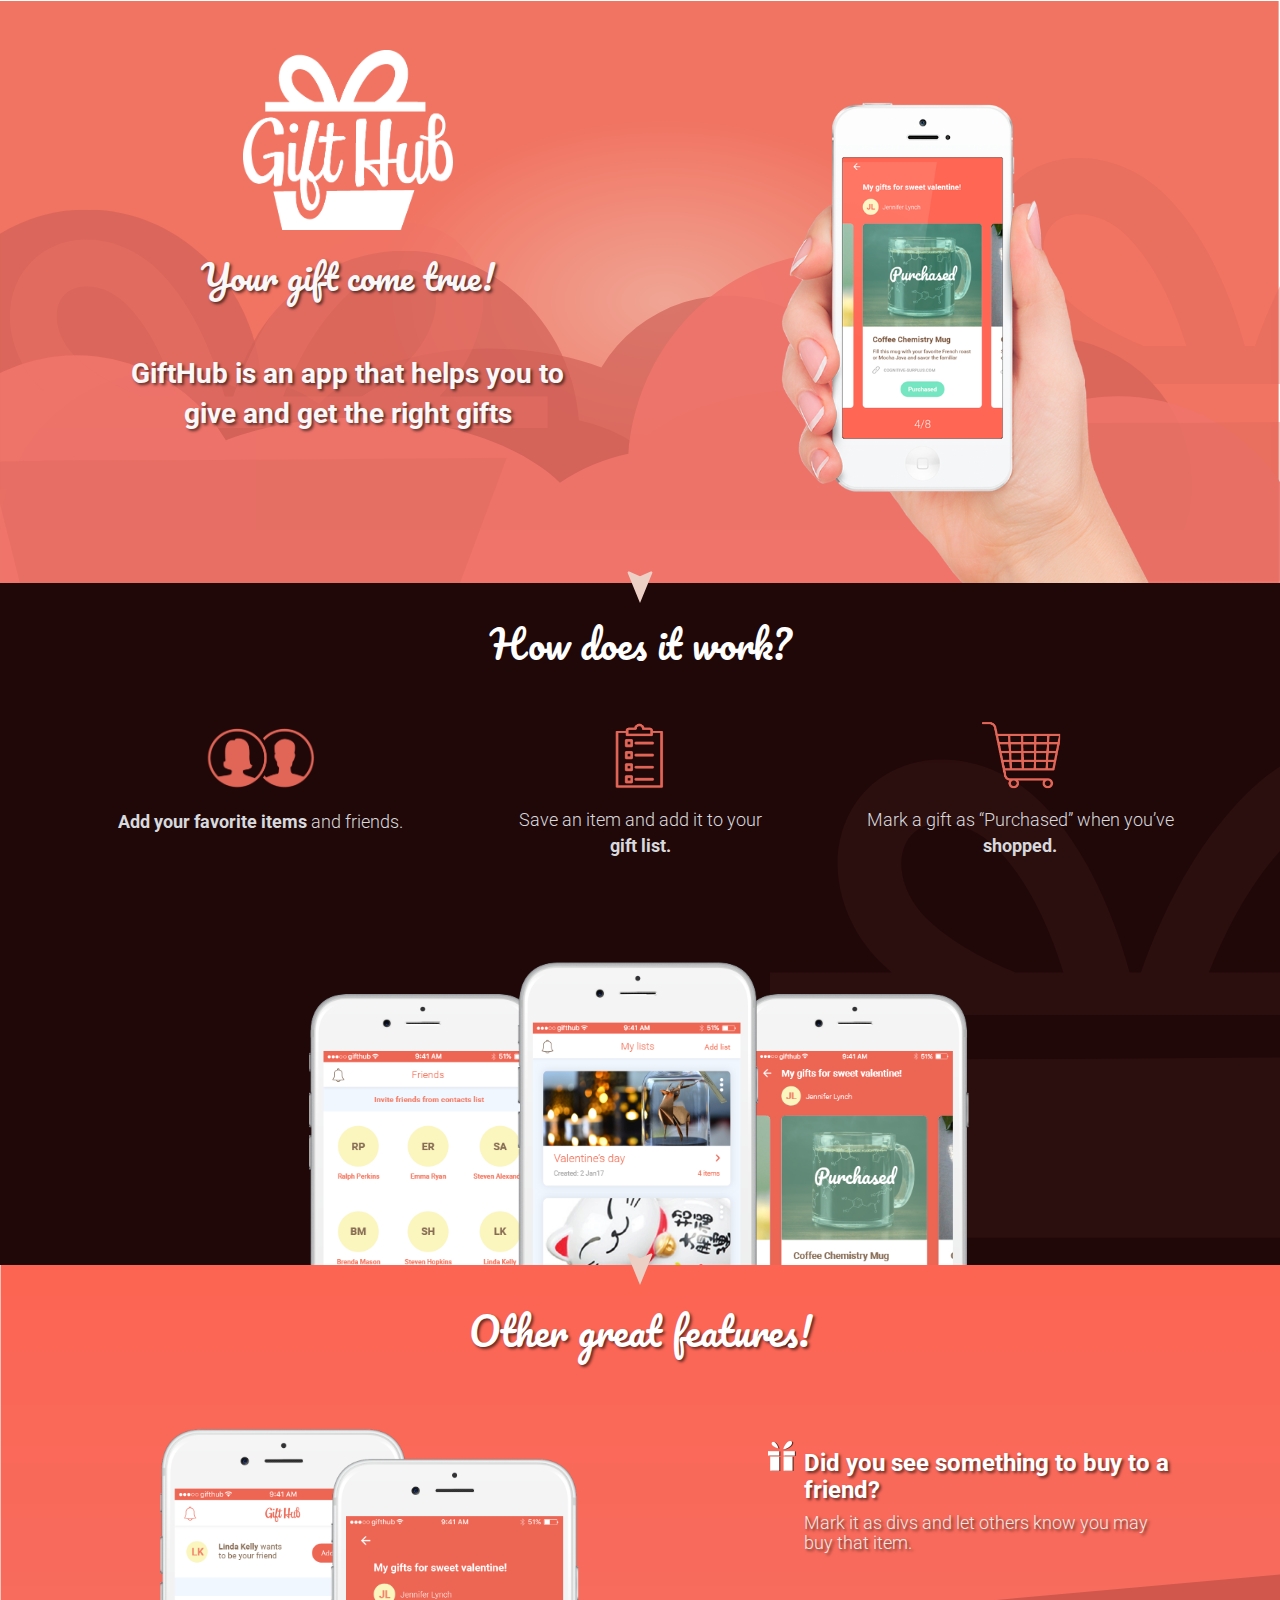
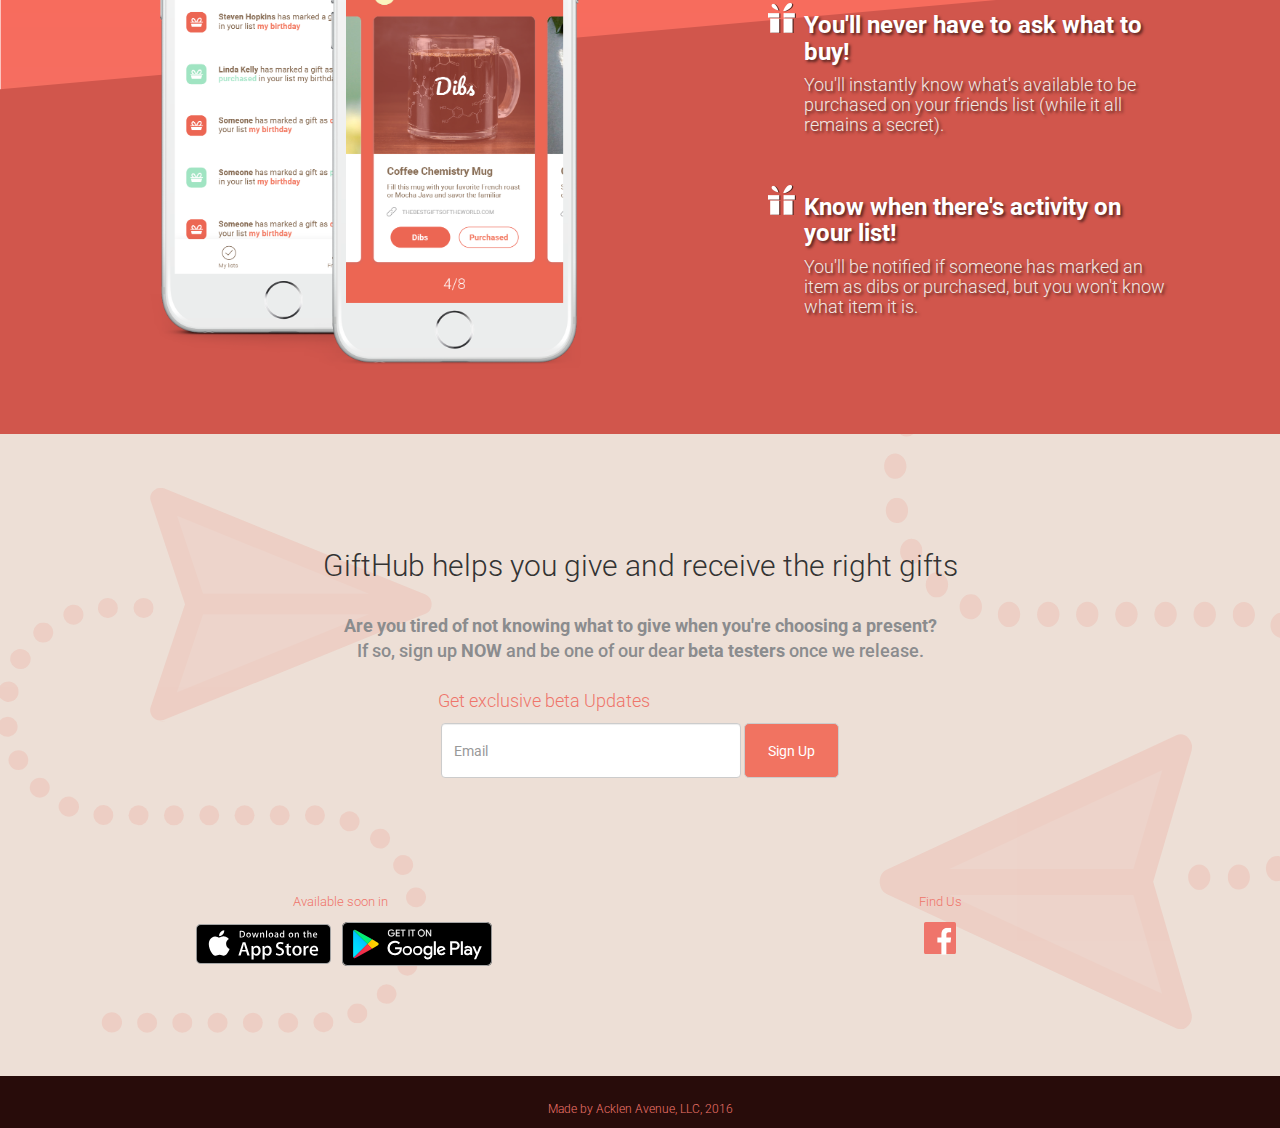
==== index.html @ 01d20fa7 "correct text, images and code debugging" ====
<!DOCTYPE html>
<html lang="en">

<head>

    <meta charset="utf-8">
    <meta http-equiv="X-UA-Compatible" content="IE=edge">
    <meta name="viewport" content="width=device-width, initial-scale=1">
    <meta name="description" content="landing page">
    <meta name="author" content="Acklen Avenue">
    <meta name="keywords" content="gift, gifts, birthdays, holidays, presents, baby shower, ocassions, shopping, wish list, ideas, friend list, shopping, special days ">
    <meta name="description" content="GiftHub is the easiest way to keep and share wish lists!">
    <title>GiftHub/ Gift ideas app</title>
    <link rel="shortcut icon" type="image/x-icon" href="img/favicon.ico">
    <!-- Bootstrap Core CSS -->
    <link href="css/bootstrap.min.css" rel="stylesheet">

    <!-- Sweet alert -->
    <link href="css/sweetalert.css" rel="stylesheet">
    <!-- Custom CSS -->
    <link href="css/landing-page.css" rel="stylesheet">

    <!-- Custom Fonts -->
    <link href="https://fonts.googleapis.com/css?family=Pacifico" rel="stylesheet">
    <link href="https://fonts.googleapis.com/css?family=Pacifico|Roboto" rel="stylesheet">

</head>

<body>
 <div class="intro-header">
    <div class="container">
        <div class="row">
            <div class="col-md-6 col-sm-12">
                <img src= "img/logo.png" class="logo">  <div class="intro-message">
                <h1>Your gift come true!</h1>
                <h3>GiftHub is an app that helps you to<br>
                    give and get the right gifts</h3> 
                </div> 
            </div>
            <div class="col-md-6 col-sm-12">
                <div class="iphone">
                    <img src="img/phone.png">
                </div>
            </div>
            <i class="fa fa-chevron-circle-down" aria-hidden="true"></i>
        </div>
    </div>
    <!-- /.container -->

</div>
<!-- /.intro-header -->
<!-- Page Content -->

<section class="howworks" id="How works!">
    <div class="container">
        <div class= "row">
            <div class="col-md-12">  
              <!-- <span class="glyphicon glyphicon-chevron-down" aria-hidden="true"></span><-->

              <a class= "down-icon" href="#How works!"><img src= "img/down.svg"/> </a>
              <h2>How does it work?</h2>

              <div class="col-md-4">
                <img src="img/friends1.png" class="howworks-icon">
                <p><strong>Add your favorite items</strong> and friends.</p> 
            </div>

            <div class="col-md-4">
                <div class="wish">
                    <img src="img/wish.svg" class="howworks-icon">
                    <p>Save an item and add it to your <br><strong>gift list.</strong></p>
                </div>
            </div>

            <div class="col-md-4">
                <img src="img/shop.svg" class="howworks-icon3">
                <p>Mark a gift as “Purchased” when you’ve <strong>shopped.</strong></p>

            </div>
        </div>
        <div class="col-md-8 col-md-offset-2 col-sm-12">
            <img src="img/mockups.png" class="mockups"/>

        </div>
    </div>
</div>
</div>
</div>

</section>
<section class="features" id="Other great features!">
   <div class="container-feat">
    <div class="row">

        <div class="col-md-12">
         <a class= "down-icon" href="#Other great features!"><img src= "img/down.svg"/> </a>
         <h2>Other great features!</h2>
     </div>

     <div class="col-md-5 col-md-offset-1 col-sm-8 col-sm-offset-2 col-xs-12 text-center">
       <div class="img-container">
           <img class="img-responsive" src="img/device.png">
       </div>

   </div>
   <div class="col-md-4 col-md-offset-1 col-sm-12 col-xs-12 ">
    <div class="lists">
     <ul>
        <li>
            <h3>Did you see something to buy to a friend?</h3>
            <p>Mark it as divs and let others know you may buy that item.</p>
            <br>
        </li>
        <li>
            <h3>You'll never have to ask what to buy!</h3>
            <p>You'll instantly know what's available to be purchased on your friends list (while it all remains a secret).</p>
            <br>
        </li>
        <li>
            <h3>Know when there's activity on your list!</h3>
            <p>You'll be notified if someone has marked an item as dibs or purchased, but you won't know what item it is.</p>
            <br>
        </li>
    </ul>
</div>
</div>

</div>
</div>
</section> 

<section class="signup">
    <div class="container">
        <div class="row">
            <div class="col-md-12">
                <h2>GiftHub helps you give and receive the right gifts</h2>
                <h4><strong>Are you tired of not knowing what to give when you're choosing a present?</strong> <br>If so, sign up <strong>NOW </strong> and be one of our dear <strong>beta testers</strong> once we release. </h4> 

                <form class="form-inline">
                    <p> Get exclusive beta Updates</p>
                    <div class="form-group">
                        <label for="exampleInputEmail2"></label>
                        <input type="email" class="form-control" id="exampleInputEmail2" name="email" placeholder="Email">
                    </div>
                    <button type="button" class="btn btn-default" onclick="submitEmail()">Sign Up</button>
                </form>
            </div>
        </div>
    </div>
    <div class="container contact">
         <div class="row">
            <div class="col-md-6  col-sm-12 col-xs-12">
                <ul class="stores">
                <p>Available soon in </p>
                    <li>
                        <img src="img/appstore.svg" alt="">
                    </li>
                    <li>
                        <img src="img/play.svg" alt="">
                    </li>
                </ul>
            </div>
            <div class="col-md-6 col-sm-12 col-xs-12">
                <div class="fb-icon">
                    <p>Find Us</p>
                    <a class="icon" href="https://www.facebook.com/AcklenAvenueGiftHub/?fref=ts"><img src="img/fb.svg">
                </div>
            </div>
         </div>
    </div>
</section>
<!-- /content-section-a -->

<footer>
    <div class="container">
        <div class="row">
            <div class="col-lg-12">

                <p class="copyright text-muted small">Made by Acklen Avenue, LLC, 2016</p>
            </div>
        </div>
    </div>
</footer>

<!-- jQuery -->
<script src="js/jquery.js"></script>
<!-- Bootstrap Core JavaScript -->
<script src="js/bootstrap.min.js"></script>
<!-- Sweet alert-->
<script src="js/sweetalert.min.js"></script>
<script>
    var submitEmail = function(){
        var email = $('#exampleInputEmail2').val();
        $.ajax({
            type: "POST",
            url: "https://gifthub-data.herokuapp.com/email",
            data: {email: email},
            success: function(response){
                swal("Thanks for signing up!!", "We're excited to have on our group of early beta testers. As soon as the app has launched, we expect to see you unwrapping your gifts and sending some to those you hold dearest! In the meantime, we would love to hear what you think about our app idea!", "success");
                $('#exampleInputEmail2').val("");
            },
            error: function(error){
                console.log(error)
                sweetAlert("Oops...", "We couldn't save your email. Please try again in a minute", "error")
            },
            crossDomain: true
        });
    }
</script>


</body>

</html>
---- css/sweetalert.css ----
body.stop-scrolling {
  height: 100%;
  overflow: hidden; }

.sweet-overlay {
  background-color: black;
  /* IE8 */
  -ms-filter: "progid:DXImageTransform.Microsoft.Alpha(Opacity=40)";
  /* IE8 */
  background-color: rgba(0, 0, 0, 0.4);
  position: fixed;
  left: 0;
  right: 0;
  top: 0;
  bottom: 0;
  display: none;
  z-index: 10000; }

.sweet-alert {
  background-color: white;
  font-family: 'Open Sans', 'Helvetica Neue', Helvetica, Arial, sans-serif;
  width: 478px;
  padding: 17px;
  border-radius: 5px;
  text-align: center;
  position: fixed;
  left: 50%;
  top: 50%;
  margin-left: -256px;
  margin-top: -200px;
  overflow: hidden;
  display: none;
  z-index: 99999; }
  @media all and (max-width: 540px) {
    .sweet-alert {
      width: auto;
      margin-left: 0;
      margin-right: 0;
      left: 15px;
      right: 15px; } }
  .sweet-alert h2 {
    color: #575757;
    font-size: 30px;
    text-align: center;
    font-weight: 600;
    text-transform: none;
    position: relative;
    margin: 25px 0;
    padding: 0;
    line-height: 40px;
    display: block; }
  .sweet-alert p {
    color: #797979;
    font-size: 16px;
    text-align: center;
    font-weight: 300;
    position: relative;
    text-align: inherit;
    float: none;
    margin: 0;
    padding: 0;
    line-height: normal; }
  .sweet-alert fieldset {
    border: none;
    position: relative; }
  .sweet-alert .sa-error-container {
    background-color: #f1f1f1;
    margin-left: -17px;
    margin-right: -17px;
    overflow: hidden;
    padding: 0 10px;
    max-height: 0;
    webkit-transition: padding 0.15s, max-height 0.15s;
    transition: padding 0.15s, max-height 0.15s; }
    .sweet-alert .sa-error-container.show {
      padding: 10px 0;
      max-height: 100px;
      webkit-transition: padding 0.2s, max-height 0.2s;
      transition: padding 0.25s, max-height 0.25s; }
    .sweet-alert .sa-error-container .icon {
      display: inline-block;
      width: 24px;
      height: 24px;
      border-radius: 50%;
      background-color: #ea7d7d;
      color: white;
      line-height: 24px;
      text-align: center;
      margin-right: 3px; }
    .sweet-alert .sa-error-container p {
      display: inline-block; }
  .sweet-alert .sa-input-error {
    position: absolute;
    top: 29px;
    right: 26px;
    width: 20px;
    height: 20px;
    opacity: 0;
    -webkit-transform: scale(0.5);
    transform: scale(0.5);
    -webkit-transform-origin: 50% 50%;
    transform-origin: 50% 50%;
    -webkit-transition: all 0.1s;
    transition: all 0.1s; }
    .sweet-alert .sa-input-error::before, .sweet-alert .sa-input-error::after {
      content: "";
      width: 20px;
      height: 6px;
      background-color: #f06e57;
      border-radius: 3px;
      position: absolute;
      top: 50%;
      margin-top: -4px;
      left: 50%;
      margin-left: -9px; }
    .sweet-alert .sa-input-error::before {
      -webkit-transform: rotate(-45deg);
      transform: rotate(-45deg); }
    .sweet-alert .sa-input-error::after {
      -webkit-transform: rotate(45deg);
      transform: rotate(45deg); }
    .sweet-alert .sa-input-error.show {
      opacity: 1;
      -webkit-transform: scale(1);
      transform: scale(1); }
  .sweet-alert input {
    width: 100%;
    box-sizing: border-box;
    border-radius: 3px;
    border: 1px solid #d7d7d7;
    height: 43px;
    margin-top: 10px;
    margin-bottom: 17px;
    font-size: 18px;
    box-shadow: inset 0px 1px 1px rgba(0, 0, 0, 0.06);
    padding: 0 12px;
    display: none;
    -webkit-transition: all 0.3s;
    transition: all 0.3s; }
    .sweet-alert input:focus {
      outline: none;
      box-shadow: 0px 0px 3px #c4e6f5;
      border: 1px solid #b4dbed; }
      .sweet-alert input:focus::-moz-placeholder {
        transition: opacity 0.3s 0.03s ease;
        opacity: 0.5; }
      .sweet-alert input:focus:-ms-input-placeholder {
        transition: opacity 0.3s 0.03s ease;
        opacity: 0.5; }
      .sweet-alert input:focus::-webkit-input-placeholder {
        transition: opacity 0.3s 0.03s ease;
        opacity: 0.5; }
    .sweet-alert input::-moz-placeholder {
      color: #bdbdbd; }
    .sweet-alert input:-ms-input-placeholder {
      color: #bdbdbd; }
    .sweet-alert input::-webkit-input-placeholder {
      color: #bdbdbd; }
  .sweet-alert.show-input input {
    display: block; }
  .sweet-alert .sa-confirm-button-container {
    display: inline-block;
    position: relative; }
  .sweet-alert .la-ball-fall {
    position: absolute;
    left: 50%;
    top: 50%;
    margin-left: -27px;
    margin-top: 4px;
    opacity: 0;
    visibility: hidden; }
  .sweet-alert button {
    background-color: #8CD4F5;
    color: white;
    border: none;
    box-shadow: none;
    font-size: 17px;
    font-weight: 500;
    -webkit-border-radius: 4px;
    border-radius: 5px;
    padding: 10px 32px;
    margin: 26px 5px 0 5px;
    cursor: pointer; }
    .sweet-alert button:focus {
      outline: none;
      box-shadow: 0 0 2px rgba(128, 179, 235, 0.5), inset 0 0 0 1px rgba(0, 0, 0, 0.05); }
    .sweet-alert button:hover {
      background-color: #7ecff4; }
    .sweet-alert button:active {
      background-color: #5dc2f1; }
    .sweet-alert button.cancel {
      background-color: #C1C1C1; }
      .sweet-alert button.cancel:hover {
        background-color: #b9b9b9; }
      .sweet-alert button.cancel:active {
        background-color: #a8a8a8; }
      .sweet-alert button.cancel:focus {
        box-shadow: rgba(197, 205, 211, 0.8) 0px 0px 2px, rgba(0, 0, 0, 0.0470588) 0px 0px 0px 1px inset !important; }
    .sweet-alert button[disabled] {
      opacity: .6;
      cursor: default; }
    .sweet-alert button.confirm[disabled] {
      color: transparent; }
      .sweet-alert button.confirm[disabled] ~ .la-ball-fall {
        opacity: 1;
        visibility: visible;
        transition-delay: 0s; }
    .sweet-alert button::-moz-focus-inner {
      border: 0; }
  .sweet-alert[data-has-cancel-button=false] button {
    box-shadow: none !important; }
  .sweet-alert[data-has-confirm-button=false][data-has-cancel-button=false] {
    padding-bottom: 40px; }
  .sweet-alert .sa-icon {
    width: 80px;
    height: 80px;
    border: 4px solid gray;
    -webkit-border-radius: 40px;
    border-radius: 40px;
    border-radius: 50%;
    margin: 20px auto;
    padding: 0;
    position: relative;
    box-sizing: content-box; }
    .sweet-alert .sa-icon.sa-error {
      border-color: #F27474; }
      .sweet-alert .sa-icon.sa-error .sa-x-mark {
        position: relative;
        display: block; }
      .sweet-alert .sa-icon.sa-error .sa-line {
        position: absolute;
        height: 5px;
        width: 47px;
        background-color: #F27474;
        display: block;
        top: 37px;
        border-radius: 2px; }
        .sweet-alert .sa-icon.sa-error .sa-line.sa-left {
          -webkit-transform: rotate(45deg);
          transform: rotate(45deg);
          left: 17px; }
        .sweet-alert .sa-icon.sa-error .sa-line.sa-right {
          -webkit-transform: rotate(-45deg);
          transform: rotate(-45deg);
          right: 16px; }
    .sweet-alert .sa-icon.sa-warning {
      border-color: #F8BB86; }
      .sweet-alert .sa-icon.sa-warning .sa-body {
        position: absolute;
        width: 5px;
        height: 47px;
        left: 50%;
        top: 10px;
        -webkit-border-radius: 2px;
        border-radius: 2px;
        margin-left: -2px;
        background-color: #F8BB86; }
      .sweet-alert .sa-icon.sa-warning .sa-dot {
        position: absolute;
        width: 7px;
        height: 7px;
        -webkit-border-radius: 50%;
        border-radius: 50%;
        margin-left: -3px;
        left: 50%;
        bottom: 10px;
        background-color: #F8BB86; }
    .sweet-alert .sa-icon.sa-info {
      border-color: #C9DAE1; }
      .sweet-alert .sa-icon.sa-info::before {
        content: "";
        position: absolute;
        width: 5px;
        height: 29px;
        left: 50%;
        bottom: 17px;
        border-radius: 2px;
        margin-left: -2px;
        background-color: #C9DAE1; }
      .sweet-alert .sa-icon.sa-info::after {
        content: "";
        position: absolute;
        width: 7px;
        height: 7px;
        border-radius: 50%;
        margin-left: -3px;
        top: 19px;
        background-color: #C9DAE1; }
    .sweet-alert .sa-icon.sa-success {
      border-color: #A5DC86; }
      .sweet-alert .sa-icon.sa-success::before, .sweet-alert .sa-icon.sa-success::after {
        content: '';
        -webkit-border-radius: 40px;
        border-radius: 40px;
        border-radius: 50%;
        position: absolute;
        width: 60px;
        height: 120px;
        background: white;
        -webkit-transform: rotate(45deg);
        transform: rotate(45deg); }
      .sweet-alert .sa-icon.sa-success::before {
        -webkit-border-radius: 120px 0 0 120px;
        border-radius: 120px 0 0 120px;
        top: -7px;
        left: -33px;
        -webkit-transform: rotate(-45deg);
        transform: rotate(-45deg);
        -webkit-transform-origin: 60px 60px;
        transform-origin: 60px 60px; }
      .sweet-alert .sa-icon.sa-success::after {
        -webkit-border-radius: 0 120px 120px 0;
        border-radius: 0 120px 120px 0;
        top: -11px;
        left: 30px;
        -webkit-transform: rotate(-45deg);
        transform: rotate(-45deg);
        -webkit-transform-origin: 0px 60px;
        transform-origin: 0px 60px; }
      .sweet-alert .sa-icon.sa-success .sa-placeholder {
        width: 80px;
        height: 80px;
        border: 4px solid rgba(165, 220, 134, 0.2);
        -webkit-border-radius: 40px;
        border-radius: 40px;
        border-radius: 50%;
        box-sizing: content-box;
        position: absolute;
        left: -4px;
        top: -4px;
        z-index: 2; }
      .sweet-alert .sa-icon.sa-success .sa-fix {
        width: 5px;
        height: 90px;
        background-color: white;
        position: absolute;
        left: 28px;
        top: 8px;
        z-index: 1;
        -webkit-transform: rotate(-45deg);
        transform: rotate(-45deg); }
      .sweet-alert .sa-icon.sa-success .sa-line {
        height: 5px;
        background-color: #A5DC86;
        display: block;
        border-radius: 2px;
        position: absolute;
        z-index: 2; }
        .sweet-alert .sa-icon.sa-success .sa-line.sa-tip {
          width: 25px;
          left: 14px;
          top: 46px;
          -webkit-transform: rotate(45deg);
          transform: rotate(45deg); }
        .sweet-alert .sa-icon.sa-success .sa-line.sa-long {
          width: 47px;
          right: 8px;
          top: 38px;
          -webkit-transform: rotate(-45deg);
          transform: rotate(-45deg); }
    .sweet-alert .sa-icon.sa-custom {
      background-size: contain;
      border-radius: 0;
      border: none;
      background-position: center center;
      background-repeat: no-repeat; }

/*
 * Animations
 */
@-webkit-keyframes showSweetAlert {
  0% {
    transform: scale(0.7);
    -webkit-transform: scale(0.7); }
  45% {
    transform: scale(1.05);
    -webkit-transform: scale(1.05); }
  80% {
    transform: scale(0.95);
    -webkit-transform: scale(0.95); }
  100% {
    transform: scale(1);
    -webkit-transform: scale(1); } }

@keyframes showSweetAlert {
  0% {
    transform: scale(0.7);
    -webkit-transform: scale(0.7); }
  45% {
    transform: scale(1.05);
    -webkit-transform: scale(1.05); }
  80% {
    transform: scale(0.95);
    -webkit-transform: scale(0.95); }
  100% {
    transform: scale(1);
    -webkit-transform: scale(1); } }

@-webkit-keyframes hideSweetAlert {
  0% {
    transform: scale(1);
    -webkit-transform: scale(1); }
  100% {
    transform: scale(0.5);
    -webkit-transform: scale(0.5); } }

@keyframes hideSweetAlert {
  0% {
    transform: scale(1);
    -webkit-transform: scale(1); }
  100% {
    transform: scale(0.5);
    -webkit-transform: scale(0.5); } }

@-webkit-keyframes slideFromTop {
  0% {
    top: 0%; }
  100% {
    top: 50%; } }

@keyframes slideFromTop {
  0% {
    top: 0%; }
  100% {
    top: 50%; } }

@-webkit-keyframes slideToTop {
  0% {
    top: 50%; }
  100% {
    top: 0%; } }

@keyframes slideToTop {
  0% {
    top: 50%; }
  100% {
    top: 0%; } }

@-webkit-keyframes slideFromBottom {
  0% {
    top: 70%; }
  100% {
    top: 50%; } }

@keyframes slideFromBottom {
  0% {
    top: 70%; }
  100% {
    top: 50%; } }

@-webkit-keyframes slideToBottom {
  0% {
    top: 50%; }
  100% {
    top: 70%; } }

@keyframes slideToBottom {
  0% {
    top: 50%; }
  100% {
    top: 70%; } }

.showSweetAlert[data-animation=pop] {
  -webkit-animation: showSweetAlert 0.3s;
  animation: showSweetAlert 0.3s; }

.showSweetAlert[data-animation=none] {
  -webkit-animation: none;
  animation: none; }

.showSweetAlert[data-animation=slide-from-top] {
  -webkit-animation: slideFromTop 0.3s;
  animation: slideFromTop 0.3s; }

.showSweetAlert[data-animation=slide-from-bottom] {
  -webkit-animation: slideFromBottom 0.3s;
  animation: slideFromBottom 0.3s; }

.hideSweetAlert[data-animation=pop] {
  -webkit-animation: hideSweetAlert 0.2s;
  animation: hideSweetAlert 0.2s; }

.hideSweetAlert[data-animation=none] {
  -webkit-animation: none;
  animation: none; }

.hideSweetAlert[data-animation=slide-from-top] {
  -webkit-animation: slideToTop 0.4s;
  animation: slideToTop 0.4s; }

.hideSweetAlert[data-animation=slide-from-bottom] {
  -webkit-animation: slideToBottom 0.3s;
  animation: slideToBottom 0.3s; }

@-webkit-keyframes animateSuccessTip {
  0% {
    width: 0;
    left: 1px;
    top: 19px; }
  54% {
    width: 0;
    left: 1px;
    top: 19px; }
  70% {
    width: 50px;
    left: -8px;
    top: 37px; }
  84% {
    width: 17px;
    left: 21px;
    top: 48px; }
  100% {
    width: 25px;
    left: 14px;
    top: 45px; } }

@keyframes animateSuccessTip {
  0% {
    width: 0;
    left: 1px;
    top: 19px; }
  54% {
    width: 0;
    left: 1px;
    top: 19px; }
  70% {
    width: 50px;
    left: -8px;
    top: 37px; }
  84% {
    width: 17px;
    left: 21px;
    top: 48px; }
  100% {
    width: 25px;
    left: 14px;
    top: 45px; } }

@-webkit-keyframes animateSuccessLong {
  0% {
    width: 0;
    right: 46px;
    top: 54px; }
  65% {
    width: 0;
    right: 46px;
    top: 54px; }
  84% {
    width: 55px;
    right: 0px;
    top: 35px; }
  100% {
    width: 47px;
    right: 8px;
    top: 38px; } }

@keyframes animateSuccessLong {
  0% {
    width: 0;
    right: 46px;
    top: 54px; }
  65% {
    width: 0;
    right: 46px;
    top: 54px; }
  84% {
    width: 55px;
    right: 0px;
    top: 35px; }
  100% {
    width: 47px;
    right: 8px;
    top: 38px; } }

@-webkit-keyframes rotatePlaceholder {
  0% {
    transform: rotate(-45deg);
    -webkit-transform: rotate(-45deg); }
  5% {
    transform: rotate(-45deg);
    -webkit-transform: rotate(-45deg); }
  12% {
    transform: rotate(-405deg);
    -webkit-transform: rotate(-405deg); }
  100% {
    transform: rotate(-405deg);
    -webkit-transform: rotate(-405deg); } }

@keyframes rotatePlaceholder {
  0% {
    transform: rotate(-45deg);
    -webkit-transform: rotate(-45deg); }
  5% {
    transform: rotate(-45deg);
    -webkit-transform: rotate(-45deg); }
  12% {
    transform: rotate(-405deg);
    -webkit-transform: rotate(-405deg); }
  100% {
    transform: rotate(-405deg);
    -webkit-transform: rotate(-405deg); } }

.animateSuccessTip {
  -webkit-animation: animateSuccessTip 0.75s;
  animation: animateSuccessTip 0.75s; }

.animateSuccessLong {
  -webkit-animation: animateSuccessLong 0.75s;
  animation: animateSuccessLong 0.75s; }

.sa-icon.sa-success.animate::after {
  -webkit-animation: rotatePlaceholder 4.25s ease-in;
  animation: rotatePlaceholder 4.25s ease-in; }

@-webkit-keyframes animateErrorIcon {
  0% {
    transform: rotateX(100deg);
    -webkit-transform: rotateX(100deg);
    opacity: 0; }
  100% {
    transform: rotateX(0deg);
    -webkit-transform: rotateX(0deg);
    opacity: 1; } }

@keyframes animateErrorIcon {
  0% {
    transform: rotateX(100deg);
    -webkit-transform: rotateX(100deg);
    opacity: 0; }
  100% {
    transform: rotateX(0deg);
    -webkit-transform: rotateX(0deg);
    opacity: 1; } }

.animateErrorIcon {
  -webkit-animation: animateErrorIcon 0.5s;
  animation: animateErrorIcon 0.5s; }

@-webkit-keyframes animateXMark {
  0% {
    transform: scale(0.4);
    -webkit-transform: scale(0.4);
    margin-top: 26px;
    opacity: 0; }
  50% {
    transform: scale(0.4);
    -webkit-transform: scale(0.4);
    margin-top: 26px;
    opacity: 0; }
  80% {
    transform: scale(1.15);
    -webkit-transform: scale(1.15);
    margin-top: -6px; }
  100% {
    transform: scale(1);
    -webkit-transform: scale(1);
    margin-top: 0;
    opacity: 1; } }

@keyframes animateXMark {
  0% {
    transform: scale(0.4);
    -webkit-transform: scale(0.4);
    margin-top: 26px;
    opacity: 0; }
  50% {
    transform: scale(0.4);
    -webkit-transform: scale(0.4);
    margin-top: 26px;
    opacity: 0; }
  80% {
    transform: scale(1.15);
    -webkit-transform: scale(1.15);
    margin-top: -6px; }
  100% {
    transform: scale(1);
    -webkit-transform: scale(1);
    margin-top: 0;
    opacity: 1; } }

.animateXMark {
  -webkit-animation: animateXMark 0.5s;
  animation: animateXMark 0.5s; }

@-webkit-keyframes pulseWarning {
  0% {
    border-color: #F8D486; }
  100% {
    border-color: #F8BB86; } }

@keyframes pulseWarning {
  0% {
    border-color: #F8D486; }
  100% {
    border-color: #F8BB86; } }

.pulseWarning {
  -webkit-animation: pulseWarning 0.75s infinite alternate;
  animation: pulseWarning 0.75s infinite alternate; }

@-webkit-keyframes pulseWarningIns {
  0% {
    background-color: #F8D486; }
  100% {
    background-color: #F8BB86; } }

@keyframes pulseWarningIns {
  0% {
    background-color: #F8D486; }
  100% {
    background-color: #F8BB86; } }

.pulseWarningIns {
  -webkit-animation: pulseWarningIns 0.75s infinite alternate;
  animation: pulseWarningIns 0.75s infinite alternate; }

@-webkit-keyframes rotate-loading {
  0% {
    transform: rotate(0deg); }
  100% {
    transform: rotate(360deg); } }

@keyframes rotate-loading {
  0% {
    transform: rotate(0deg); }
  100% {
    transform: rotate(360deg); } }

/* Internet Explorer 9 has some special quirks that are fixed here */
/* The icons are not animated. */
/* This file is automatically merged into sweet-alert.min.js through Gulp */
/* Error icon */
.sweet-alert .sa-icon.sa-error .sa-line.sa-left {
  -ms-transform: rotate(45deg) \9; }

.sweet-alert .sa-icon.sa-error .sa-line.sa-right {
  -ms-transform: rotate(-45deg) \9; }

/* Success icon */
.sweet-alert .sa-icon.sa-success {
  border-color: transparent\9; }

.sweet-alert .sa-icon.sa-success .sa-line.sa-tip {
  -ms-transform: rotate(45deg) \9; }

.sweet-alert .sa-icon.sa-success .sa-line.sa-long {
  -ms-transform: rotate(-45deg) \9; }

/*!
 * Load Awesome v1.1.0 (http://github.danielcardoso.net/load-awesome/)
 * Copyright 2015 Daniel Cardoso <@DanielCardoso>
 * Licensed under MIT
 */
.la-ball-fall,
.la-ball-fall > div {
  position: relative;
  -webkit-box-sizing: border-box;
  -moz-box-sizing: border-box;
  box-sizing: border-box; }

.la-ball-fall {
  display: block;
  font-size: 0;
  color: #fff; }

.la-ball-fall.la-dark {
  color: #333; }

.la-ball-fall > div {
  display: inline-block;
  float: none;
  background-color: currentColor;
  border: 0 solid currentColor; }

.la-ball-fall {
  width: 54px;
  height: 18px; }

.la-ball-fall > div {
  width: 10px;
  height: 10px;
  margin: 4px;
  border-radius: 100%;
  opacity: 0;
  -webkit-animation: ball-fall 1s ease-in-out infinite;
  -moz-animation: ball-fall 1s ease-in-out infinite;
  -o-animation: ball-fall 1s ease-in-out infinite;
  animation: ball-fall 1s ease-in-out infinite; }

.la-ball-fall > div:nth-child(1) {
  -webkit-animation-delay: -200ms;
  -moz-animation-delay: -200ms;
  -o-animation-delay: -200ms;
  animation-delay: -200ms; }

.la-ball-fall > div:nth-child(2) {
  -webkit-animation-delay: -100ms;
  -moz-animation-delay: -100ms;
  -o-animation-delay: -100ms;
  animation-delay: -100ms; }

.la-ball-fall > div:nth-child(3) {
  -webkit-animation-delay: 0ms;
  -moz-animation-delay: 0ms;
  -o-animation-delay: 0ms;
  animation-delay: 0ms; }

.la-ball-fall.la-sm {
  width: 26px;
  height: 8px; }

.la-ball-fall.la-sm > div {
  width: 4px;
  height: 4px;
  margin: 2px; }

.la-ball-fall.la-2x {
  width: 108px;
  height: 36px; }

.la-ball-fall.la-2x > div {
  width: 20px;
  height: 20px;
  margin: 8px; }

.la-ball-fall.la-3x {
  width: 162px;
  height: 54px; }

.la-ball-fall.la-3x > div {
  width: 30px;
  height: 30px;
  margin: 12px; }

/*
 * Animation
 */
@-webkit-keyframes ball-fall {
  0% {
    opacity: 0;
    -webkit-transform: translateY(-145%);
    transform: translateY(-145%); }
  10% {
    opacity: .5; }
  20% {
    opacity: 1;
    -webkit-transform: translateY(0);
    transform: translateY(0); }
  80% {
    opacity: 1;
    -webkit-transform: translateY(0);
    transform: translateY(0); }
  90% {
    opacity: .5; }
  100% {
    opacity: 0;
    -webkit-transform: translateY(145%);
    transform: translateY(145%); } }

@-moz-keyframes ball-fall {
  0% {
    opacity: 0;
    -moz-transform: translateY(-145%);
    transform: translateY(-145%); }
  10% {
    opacity: .5; }
  20% {
    opacity: 1;
    -moz-transform: translateY(0);
    transform: translateY(0); }
  80% {
    opacity: 1;
    -moz-transform: translateY(0);
    transform: translateY(0); }
  90% {
    opacity: .5; }
  100% {
    opacity: 0;
    -moz-transform: translateY(145%);
    transform: translateY(145%); } }

@-o-keyframes ball-fall {
  0% {
    opacity: 0;
    -o-transform: translateY(-145%);
    transform: translateY(-145%); }
  10% {
    opacity: .5; }
  20% {
    opacity: 1;
    -o-transform: translateY(0);
    transform: translateY(0); }
  80% {
    opacity: 1;
    -o-transform: translateY(0);
    transform: translateY(0); }
  90% {
    opacity: .5; }
  100% {
    opacity: 0;
    -o-transform: translateY(145%);
    transform: translateY(145%); } }

@keyframes ball-fall {
  0% {
    opacity: 0;
    -webkit-transform: translateY(-145%);
    -moz-transform: translateY(-145%);
    -o-transform: translateY(-145%);
    transform: translateY(-145%); }
  10% {
    opacity: .5; }
  20% {
    opacity: 1;
    -webkit-transform: translateY(0);
    -moz-transform: translateY(0);
    -o-transform: translateY(0);
    transform: translateY(0); }
  80% {
    opacity: 1;
    -webkit-transform: translateY(0);
    -moz-transform: translateY(0);
    -o-transform: translateY(0);
    transform: translateY(0); }
  90% {
    opacity: .5; }
  100% {
    opacity: 0;
    -webkit-transform: translateY(145%);
    -moz-transform: translateY(145%);
    -o-transform: translateY(145%);
    transform: translateY(145%); } }
---- css/landing-page.css ----
/*
 * Start Bootstrap - Landing Page (http://startbootstrap.com/)
 * Copyright 2013-2016 Start Bootstrap
 * Licensed under MIT (https://github.com/BlackrockDigital/startbootstrap/blob/gh-pages/LICENSE)
 */

 body,
 html {
    width: 100%;
    height: 100%;
}

body,
h1,
h2
{
    font-family: 'Pacifico', cursive;

}
h3
{font-family: 'Roboto', sans-serif;
font-weight: 700; }
p 
{
    font-family: 'Roboto', sans-serif;
    font-weight: 300;
}


.topnav {
    font-size: 14px; 
}

.lead {
    font-size: 18px;
    font-weight: 400;
    width: 300px;
}

.intro-header {
    padding-top: 50px; 
    padding-bottom: 0;
    text-align: center;
    color: #f8f8f8;
    background: url(../img/header_bg.svg) no-repeat center center;
    background-size: cover;

}

.intro-message {
    position: relative;
    padding-top: 10%;
    padding-bottom: 10%;
}

.intro-message > h1 {
    margin: 0;
    text-shadow: 2px 2px 3px rgba(0,0,0,0.6);
    font-size: 34px;
}

.intro-message > h3 {
    margin: 0;
    text-shadow: 2px 2px 3px rgba(0,0,0,0.6);
    padding-bottom:20px;
    font-size: 28px;
}
.intro-divider {
    width: 400px;
    border-top: 1px solid #f8f8f8;
    border-bottom: 1px solid rgba(0,0,0,0.2);
}

.intro-message > h3 {
    text-shadow: 2px 2px 3px rgba(0,0,0,0.6);
    padding-top: 20px;
    margin-top: 7%;
    line-height: 40px;
}
.iphone img{
    display: block;
    width: 100%;
    margin: 0 auto;
} 

.logo {
    width: 210px;
    height: 180px;
    margin-bottom: -5%;
} 

@media(max-width:767px) {
    .intro-message {
        padding-bottom: 15%;
    }

    .intro-message > h1 {
        font-size: 3em;
    }
    
    ul.intro-social-buttons > li {
        display: block;
        margin-bottom: 20px;
        padding: 0;
    }

    ul.intro-social-buttons > li:last-child {
        margin-bottom: 0;
    }

    .intro-divider {
        width: 100%;
    }
    .container{

    }
}

.network-name {
    text-transform: uppercase;
    font-size: 14px;
    font-weight: 300;
    letter-spacing: 2px;
}

.howworks  {
    padding: 50px 0 0 0;
    background-image:url(../img/bg_sec2.svg);
    background-size: cover;
}

.howworks a img{
    width: 40px;
    display: block;
    margin: auto;
    margin-top: -65px;
}

.howworks-icon {
 width: 124px;
 display: block;
 margin: 0 auto;
}

.howworks-icon3{
    width: 95px;
    display: block;
    margin: 0 auto;
}

.howworks h2,p {
 text-align: center;
 color:#ffffff;
}

.multi_bg_example {
    width: 100%;
    height: 200px;
    background-image: url(../img/mockups.svg);
    background-repeat: no-repeat, no-repeat, no-repeat;
    background-position: center bottom;
    margin: none;
}

.mockups{
    display: block;
    margin: 0 auto;
    width: 100%;
    height: auto;
}

.columns{
    padding-bottom: 30px;
}
.howworks h2 {
    margin-top: 15px;
    margin-bottom: 50px;
    font-size: 38px;
}
.howworks p {
    color: #D8D9DD;
    margin-top: 10px;
    margin-bottom: 90px;
    font-size: 18px;
}

.features{
    padding: 50px 0 0 0;
    background-image:url(../img/bg_sec3.svg);
    background-size: cover;
}

.features h2{
    color: white;
    text-shadow: 2px 2px 3px rgba(0,0,0,0.6);
    text-align: center;
    font-size: 38px;
}

.features p{
    color: #F2E8E2;
    font-size: 18px;
    line-height: 20px;
    text-align: left;
    text-shadow: 2px 2px 3px rgba(0,0,0,0.6);
}

.features a img{
    width: 40px;
    display: block;
    margin: auto;
    margin-top: -65px;
}

.lists  {
    margin:0 auto;
    padding: 60px 0px;
}

.lists h3 {
    color: white;
    text-shadow: 2px 2px 3px rgba(0,0,0,0.6);
}

ul {
    list-style-image:url(../img/icon_gift.png); 
    color: #EDD0C5;
}
.wish img{
    width: 60px;
}

.section-heading {
    max-width: 800px;

}
.img-container{
    margin:0 auto;
    padding: 60px 0px;  
}

.img-responsive{
    max-width: 100%;
    height: auto;
    padding: 0 40px;
} 

.signup {
    padding: 50px 0 0 0;
    background-image:url(../img/bg_signup.svg);
    background-size: cover;
}

.signup h2{
    font-family: 'Roboto', sans-serif;
    font-weight: 300;
    text-align: center;
    margin-top: 64px;
    line-height: 35px;
} 
.signup h4{
    font-family: Roboto;
    color:#8B8C8E;
    text-align: center;
    line-height: 25px;
    padding-top: 20px;
}

.signup p{
    color: #EF756B;
    padding-top: 15px;
    font-size: 13px;
}  

.signup a{
    margin: auto;
}

.fb-icon{
    text-align: center;
} 

.fb-icon p{
    color: #EF756B;
}

.icon img{
    width: 32px;
}

.input-group {
    position: relative;
    display: table;
    border-collapse: separate;
}

.section-heading-spacer {
    float: left;
    width: 200px;
    border-top: 3px solid #e7e7e7;
}

.banner {
    padding: 100px 0;
    color: #f8f8f8;
    background: url(../img/banner-bg.jpg) no-repeat center center;
    background-size: cover;
}

.banner h2 {
    margin: 0;
    text-shadow: 2px 2px 3px rgba(0,0,0,0.6);
    font-size: 3em;
}

.banner ul {
    margin-bottom: 0;
}

.banner-social-buttons {
    float: right;
    margin-top: 0;
}

.button{
    padding: 15px 50px;
    background: #F17361;
    border-radius: 5px;
    font-family: Roboto;
    font-size: 22px;
    color: #ffffff;
    border: none;
}
.submit a{
    /* margin:auto; */
} 
.button:hover {
    background: #DB6A5E;
    color: #ffffff;
    text-decoration: none;
} 

a.button {
    color: #ffffff;
    text-decoration: none;
    width: 200px;
    height: 60px;
    display: block;
    margin: auto;
    text-align: center;
}  

.form-inline{
    width: 405px;
    font-family: Roboto;
    color: #E87064;
    display: block;
    margin: 0 auto;
} 

.form-inline p{
    font-family: Roboto;
    font-size: 18px;
    text-align: left;
}

.btn {
    background:#F17361;
    border-radius: 5px;
    color: #ffffff;
    width: 95px;
    height: 55px;
}


.form{
    padding: 6 20 6 20px;
}
.btn:hover{
    background:#DB6A5E;
    color:#ffffff;
    text-decoration: none;
}
.gn p{
 color: :#E87064; 
}

.glyphicon{
    position: relative;
    margin: 0 auto;
    display: block;
    color: white;
    line-height: 1;
    text-align: center;
    margin-top: -25px;
    width: 80px;
}

.contact{
    padding: 100px 0px;
}

.stores{
    list-style-type: none;
    text-align: center;
    padding: 0px;
}

.stores li{
    width: 150px;
    display: inline-block;

}



@media only screen and (max-width: 500px){
    .form-control{
        width: 335px;
    }

    .form-inline {
        width: 335px;
    }
}

@media(max-width:1199px) {
    ul.banner-social-buttons {
        float: left;
        margin-top: 15px;
    }
}

@media(max-width:767px) {
    .banner h2 {
        margin: 0;
        text-shadow: 2px 2px 3px rgba(0,0,0,0.6);
        font-size: 3em;
    }

    ul.banner-social-buttons > li {
        display: block;
        margin-bottom: 20px;
        padding: 0;
    }

    ul.banner-social-buttons > li:last-child {
        margin-bottom: 0;
    }
}


footer {
    padding: 10px 0;
    background-color: #280C0A;
}

p.copyright {
    margin: 15px 0 0;
    color: #EF756B;
}
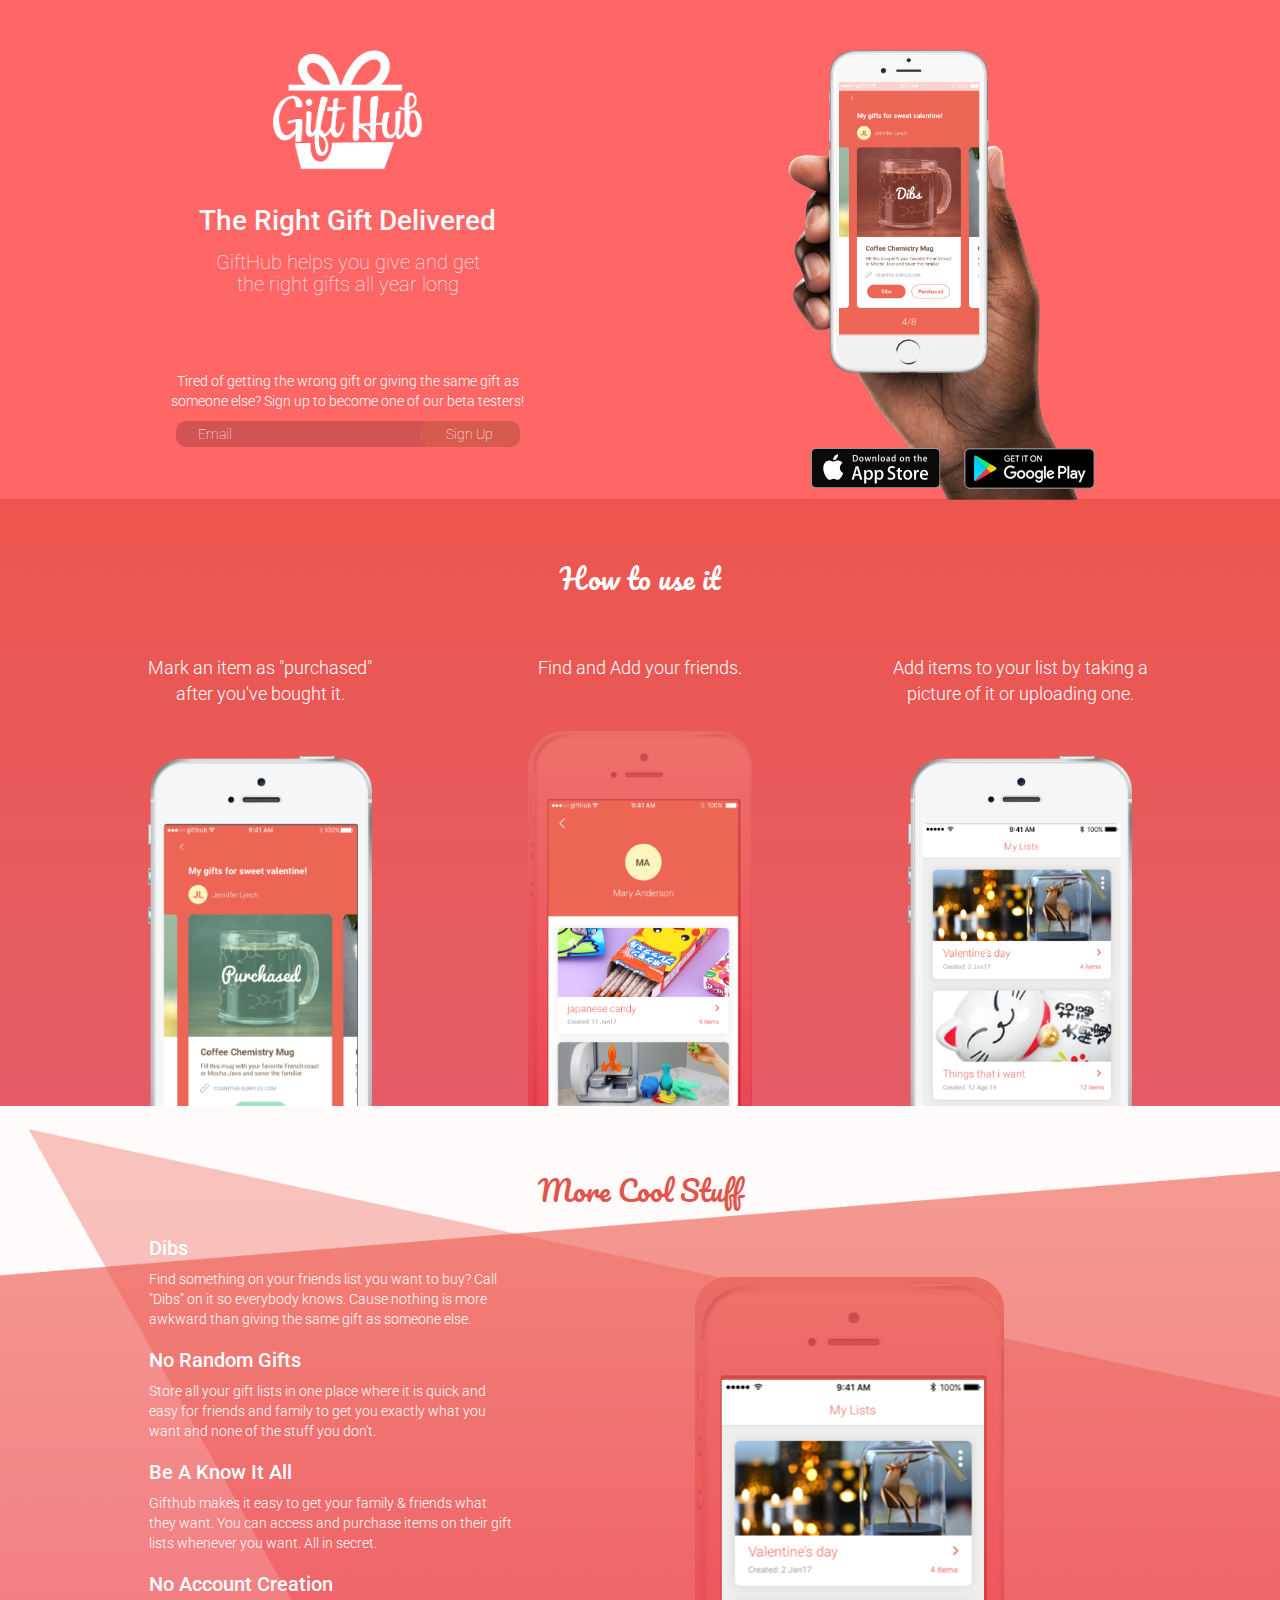
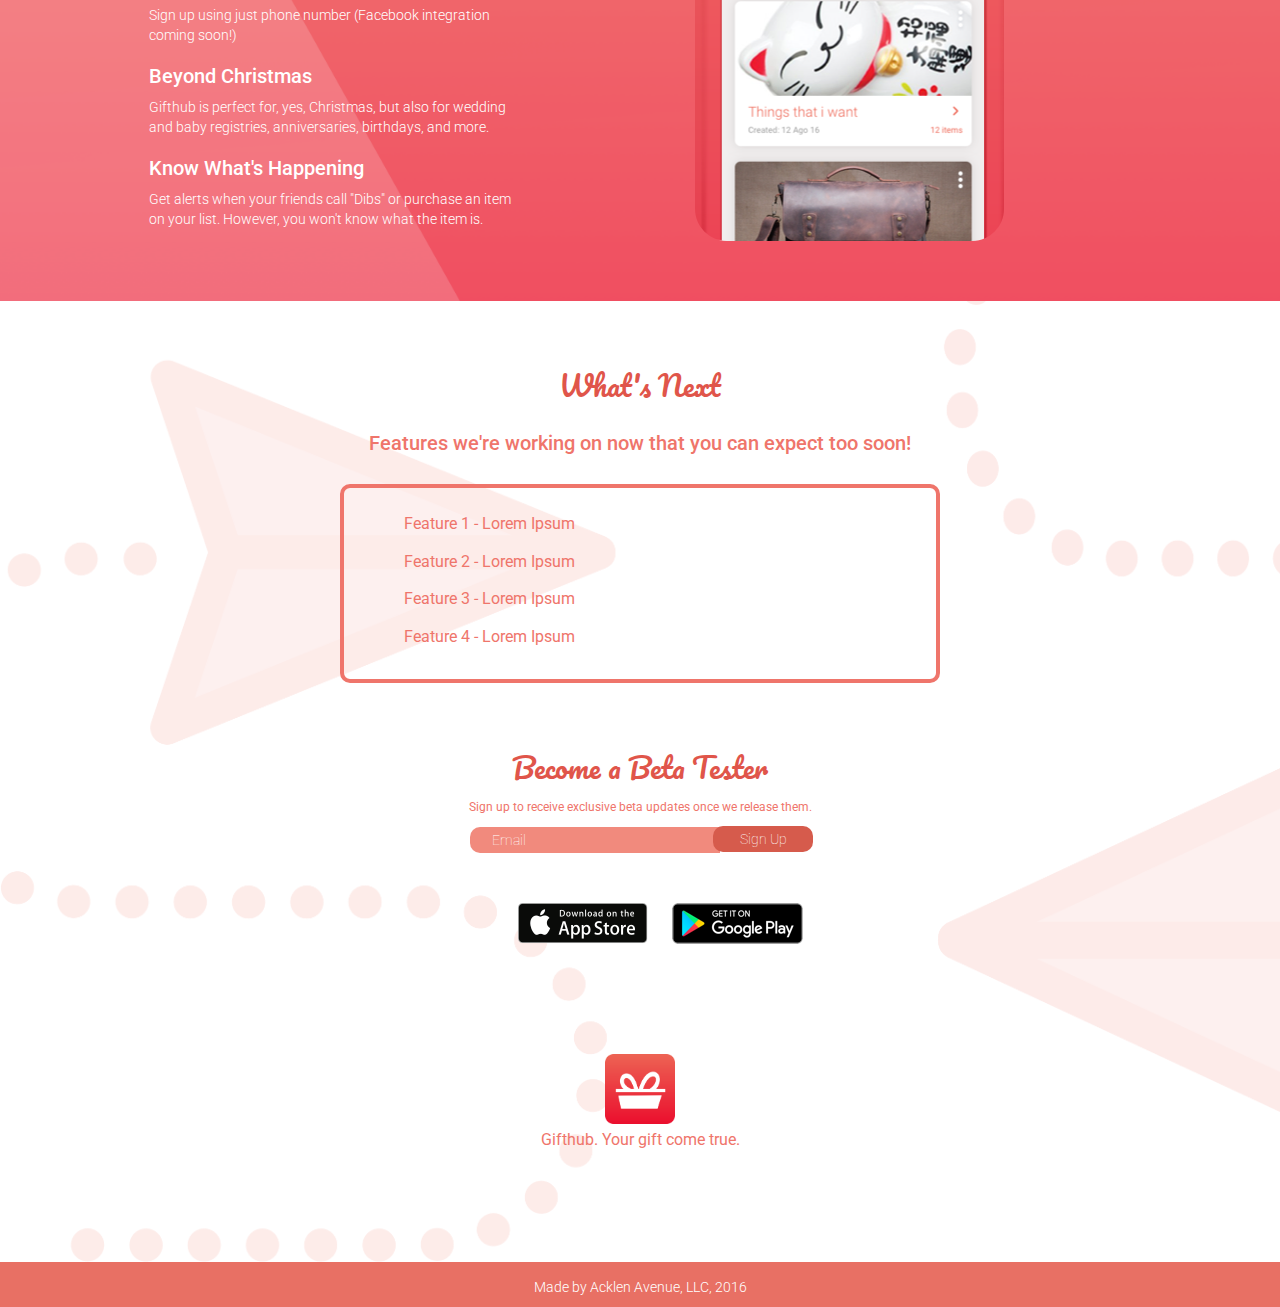
==== commit 03adb0bd: "New design for gifthub app landing page" ====
--- a/index.html
+++ b/index.html
@@ -2,7 +2,6 @@
 <html lang="en">
 
 <head>
-
     <meta charset="utf-8">
     <meta http-equiv="X-UA-Compatible" content="IE=edge">
     <meta name="viewport" content="width=device-width, initial-scale=1">
@@ -22,8 +21,7 @@
 
     <!-- Custom Fonts -->
     <link href="https://fonts.googleapis.com/css?family=Pacifico" rel="stylesheet">
-    <link href="https://fonts.googleapis.com/css?family=Pacifico|Roboto" rel="stylesheet">
-
+    <link href="https://fonts.googleapis.com/css?family=Pacifico|Roboto:400,100" rel="stylesheet">
 </head>
 
 <body>
@@ -31,139 +29,200 @@
     <div class="container">
         <div class="row">
             <div class="col-md-6 col-sm-12">
-                <img src= "img/logo.png" class="logo">  <div class="intro-message">
-                <h1>Your gift come true!</h1>
-                <h3>GiftHub is an app that helps you to<br>
-                    give and get the right gifts</h3> 
+                <img src= "img/logoTest.png" class="logo">  <div class="intro-message">
+                <h3>The Right Gift Delivered</h3> 
+                <h4>GiftHub helps you give and get<br>
+                    the right gifts all year long</h4> 
                 </div> 
+            <div>
+                <p>Tired of getting the wrong gift or giving the same gift as<br>
+                    someone else? Sign up to become one of our beta testers!</p> 
+            </div>
+            <div>
+                <input class="email-input" type="text" name="Email" id="emailInput1" placeholder="Email">
+                <button class="sign-up-button" type="button" onclick="submitEmail('#emailInput1')">Sign Up</button>
+            </div>
             </div>
             <div class="col-md-6 col-sm-12">
                 <div class="iphone">
-                    <img src="img/phone.png">
-                </div>
-            </div>
-            <i class="fa fa-chevron-circle-down" aria-hidden="true"></i>
-        </div>
-    </div>
-    <!-- /.container -->
-
+                    <img src="img/phoneHand.png">
+                </div>
+                <div>
+                    <ul class="stores">
+                        <li>
+                            <a href="https://itunes.apple.com/app/gifthub/id627542854?mt=8&amp;ign-mpt=uo%3D4">
+                                <img src="img/appstoreBadge.png" alt="" />
+                            </a>
+                        </li>
+                        <li>
+                            <a href="https://play.google.com/store/apps/details?id=com.gifthub.prod">
+                                <img src="img/playBadge.png" alt="">
+                            </a>
+                        </li>
+                    </ul>
+                </div>
+            </div>
+        </div>
+    </div>
 </div>
-<!-- /.intro-header -->
-<!-- Page Content -->
 
 <section class="howworks" id="How works!">
     <div class="container">
-        <div class= "row">
+        <div class="row">
             <div class="col-md-12">  
-              <!-- <span class="glyphicon glyphicon-chevron-down" aria-hidden="true"></span><-->
-
-              <a class= "down-icon" href="#How works!"><img src= "img/down.svg"/> </a>
-              <h2>How does it work?</h2>
-
-              <div class="col-md-4">
-                <img src="img/friends1.png" class="howworks-icon">
-                <p><strong>Add your favorite items</strong> and friends.</p> 
-            </div>
-
-            <div class="col-md-4">
-                <div class="wish">
-                    <img src="img/wish.svg" class="howworks-icon">
-                    <p>Save an item and add it to your <br><strong>gift list.</strong></p>
-                </div>
-            </div>
-
-            <div class="col-md-4">
-                <img src="img/shop.svg" class="howworks-icon3">
-                <p>Mark a gift as “Purchased” when you’ve <strong>shopped.</strong></p>
-
-            </div>
-        </div>
-        <div class="col-md-8 col-md-offset-2 col-sm-12">
-            <img src="img/mockups.png" class="mockups"/>
-
-        </div>
-    </div>
-</div>
-</div>
-</div>
-
+              <h2>How to use it</h2>
+
+                <div class="col-md-4">
+                    <p>Mark an item as "purchased"<br> after you've bought it.</p> 
+                    <div class="howworks-phone-container">
+                        <img class="howworks-phone" src="img/purchasedPhone.png"/>
+                    </div>
+                </div>
+
+                <div class="col-md-4">
+                    <p>Find and Add your friends.</br> </p> 
+                    <div class="howworks-friend-phone-container">
+                        <img class="howworks-phone" src="img/friendsPhone.png"/>
+                    </div>
+                </div>
+
+                <div class="col-md-4">
+                    <p>Add items to your list by taking a</br>picture of it or uploading one.</p> 
+                    <div class="howworks-phone-container">
+                        <img class="howworks-phone" src="img/myListPhone.png"/>
+                    </div>
+                </div>
+            </div>
+        </div>
+    </div>
 </section>
+
 <section class="features" id="Other great features!">
-   <div class="container-feat">
-    <div class="row">
-
-        <div class="col-md-12">
-         <a class= "down-icon" href="#Other great features!"><img src= "img/down.svg"/> </a>
-         <h2>Other great features!</h2>
-     </div>
-
-     <div class="col-md-5 col-md-offset-1 col-sm-8 col-sm-offset-2 col-xs-12 text-center">
-       <div class="img-container">
-           <img class="img-responsive" src="img/device.png">
-       </div>
-
-   </div>
-   <div class="col-md-4 col-md-offset-1 col-sm-12 col-xs-12 ">
-    <div class="lists">
-     <ul>
-        <li>
-            <h3>Did you see something to buy to a friend?</h3>
-            <p>Mark it as divs and let others know you may buy that item.</p>
-            <br>
-        </li>
-        <li>
-            <h3>You'll never have to ask what to buy!</h3>
-            <p>You'll instantly know what's available to be purchased on your friends list (while it all remains a secret).</p>
-            <br>
-        </li>
-        <li>
-            <h3>Know when there's activity on your list!</h3>
-            <p>You'll be notified if someone has marked an item as dibs or purchased, but you won't know what item it is.</p>
-            <br>
-        </li>
-    </ul>
-</div>
-</div>
-
-</div>
-</div>
+    <div class="container-feat">
+        <div class="row">
+            <div class="col-md-12">
+                <h2>More Cool Stuff</h2>
+            </div>
+            <div class="col-md-4 col-md-offset-1 col-sm-12 col-xs-12 ">
+                <div class="lists">
+                    <ul>
+                        <li>
+                            <h3>Dibs</h3>
+                            <p>
+                                Find something on your friends list you want to buy? Call "Dibs"
+                                on it so everybody knows. Cause nothing is more awkward than
+                                giving the same gift as someone else.
+                            </p>
+                        </li>
+                        <li>
+                            <h3>No Random Gifts</h3>
+                            <p>
+                                Store all your gift lists in one place where it is quick and easy for
+                                friends and family to get you exactly what you want and none of
+                                the stuff you don't.
+                            </p>
+                        </li>
+                        <li>
+                            <h3>Be A Know It All</h3>
+                            <p>
+                                Gifthub makes it easy to get your family & friends what they want.
+                                You can access and purchase items on their gift lists whenever 
+                                you want. All in secret.
+                            </p>
+                        </li>
+                        <li>
+                            <h3>No Account Creation</h3>
+                            <p>
+                                Sign up using just phone number (Facebook integration
+                                coming soon!)
+                            </p>
+                        </li>
+                        <li>
+                            <h3>Beyond Christmas</h3>
+                            <p>
+                                Gifthub is perfect for, yes, Christmas, but also for wedding and
+                                baby registries, anniversaries, birthdays, and more.
+                            </p>
+                        </li>
+                        <li>
+                            <h3>Know What's Happening</h3>
+                            <p>
+                                Get alerts when your friends call "Dibs" or purchase an item on
+                                your list. However, you won't know what the item is.
+                            </p>
+                        </li>
+                    </ul>
+                </div>
+            </div>
+            <div class="col-md-5 col-md-offset-1 col-sm-8 col-sm-offset-2 col-xs-12 text-center">
+                <div class="img-container">
+                    <img class="img-responsive" src="img/featuresPhone.png">
+                </div>
+            </div>
+
+        </div>
+    </div>
 </section> 
 
 <section class="signup">
     <div class="container">
         <div class="row">
             <div class="col-md-12">
-                <h2>GiftHub helps you give and receive the right gifts</h2>
-                <h4><strong>Are you tired of not knowing what to give when you're choosing a present?</strong> <br>If so, sign up <strong>NOW </strong> and be one of our dear <strong>beta testers</strong> once we release. </h4> 
+                <h2>What's Next</h2>
+            </div>
+            <div class="col-md-12">
+                <h3>Features we're working on now that you can expect too soon!</h3>
+                <div class="signupListContainer">
+                    <ul>
+                        <li>
+                            <p>Feature 1 - Lorem Ipsum</p>
+                        </li>
+                        <li>
+                            <p>Feature 2 - Lorem Ipsum</p>
+                        </li>
+                        <li>
+                            <p>Feature 3 - Lorem Ipsum</p>
+                        </li>
+                        <li>
+                            <p>Feature 4 - Lorem Ipsum</p>
+                        </li>
+                    </ul>
+                </div>
 
                 <form class="form-inline">
-                    <p> Get exclusive beta Updates</p>
+                        <h2>Become a Beta Tester</h2>
+                        <p>Sign up to receive exclusive beta updates once we release them.</p>
                     <div class="form-group">
-                        <label for="exampleInputEmail2"></label>
-                        <input type="email" class="form-control" id="exampleInputEmail2" name="email" placeholder="Email">
-                    </div>
-                    <button type="button" class="btn btn-default" onclick="submitEmail()">Sign Up</button>
+                        <label for="emailInput2"></label>
+                        <input type="email" class="email-input-sign-up" id="emailInput2" name="email" placeholder="Email">
+                    </div>
+                    <button type="button" class="sign-up-button" onclick="submitEmail('#emailInput2')">Sign Up</button>
                 </form>
+
+
+                <div>
+                    <ul class="signup-stores">
+                        <li>
+                            <a href="https://itunes.apple.com/app/gifthub/id627542854?mt=8&amp;ign-mpt=uo%3D4">
+                                <img src="img/appstoreBadge.png" alt="">
+                            </a>
+                        </li>
+                        <li>
+                            <a href="https://play.google.com/store/apps/details?id=com.gifthub.prod">
+                                <img src="img/playBadge.png" alt="">
+                            </a>
+                        </li>
+                    </ul>
+                </div>
             </div>
         </div>
     </div>
     <div class="container contact">
          <div class="row">
-            <div class="col-md-6  col-sm-12 col-xs-12">
-                <ul class="stores">
-                <p>Available soon in </p>
-                    <li>
-                        <img src="img/appstore.svg" alt="">
-                    </li>
-                    <li>
-                        <img src="img/play.svg" alt="">
-                    </li>
-                </ul>
-            </div>
-            <div class="col-md-6 col-sm-12 col-xs-12">
-                <div class="fb-icon">
-                    <p>Find Us</p>
-                    <a class="icon" href="https://www.facebook.com/AcklenAvenueGiftHub/?fref=ts"><img src="img/fb.svg">
+            <div class="col-md-12">
+                <div class="gifthub-icon">
+                    <img class="gifthub-img" src="img/gifthubIcon.png" alt="">    
+                    <p> Gifthub. Your gift come true.</p>  
                 </div>
             </div>
          </div>
@@ -175,8 +234,7 @@
     <div class="container">
         <div class="row">
             <div class="col-lg-12">
-
-                <p class="copyright text-muted small">Made by Acklen Avenue, LLC, 2016</p>
+                <p class="copyright text-muted medium">Made by Acklen Avenue, LLC, 2016</p>
             </div>
         </div>
     </div>
@@ -189,15 +247,20 @@
 <!-- Sweet alert-->
 <script src="js/sweetalert.min.js"></script>
 <script>
-    var submitEmail = function(){
-        var email = $('#exampleInputEmail2').val();
+
+    if (navigator.userAgent.match(/Android/i) && window.location.hash.indexOf('wishlist') !== -1) {
+        window.location.href = 'https://play.google.com/store/apps/details?id=com.acklenavenue.gifthub&hl=en'
+    }
+    
+    var submitEmail = function(inputId){
+        var email = $(inputId).val();
         $.ajax({
             type: "POST",
-            url: "https://gifthub-data.herokuapp.com/email",
-            data: {email: email},
+            url: "http://gifthub-backend-production.us-east-1.elasticbeanstalk.com/invitation/",
+            data: {numbers: [""], emails: [email]},
             success: function(response){
                 swal("Thanks for signing up!!", "We're excited to have on our group of early beta testers. As soon as the app has launched, we expect to see you unwrapping your gifts and sending some to those you hold dearest! In the meantime, we would love to hear what you think about our app idea!", "success");
-                $('#exampleInputEmail2').val("");
+                $(inputId).val("");
             },
             error: function(error){
                 console.log(error)
--- a/css/landing-page.css
+++ b/css/landing-page.css
@@ -19,7 +19,10 @@
 }
 h3
 {font-family: 'Roboto', sans-serif;
-font-weight: 700; }
+font-weight: 500; }
+h4
+{font-family: 'Roboto', sans-serif;
+    font-weight: 100; }
 p 
 {
     font-family: 'Roboto', sans-serif;
@@ -42,9 +45,46 @@
     padding-bottom: 0;
     text-align: center;
     color: #f8f8f8;
-    background: url(../img/header_bg.svg) no-repeat center center;
+    background: url(../img/section1Background.png) no-repeat center center;
     background-size: cover;
 
+}
+
+.email-input {
+    background: url(../img/inputBackground.png) no-repeat center center;
+    border-color: transparent;
+    border-top-left-radius: 10px;
+    border-bottom-left-radius: 10px;
+    font-family: 'Roboto', sans-serif;
+    font-weight: 100;
+    width: 250px;
+    margin-right: -10px;
+    padding-left: 20px;
+    padding-right: 20px;
+}
+
+.email-input-sign-up{
+    background: url(../img/signupInputBackground.png) no-repeat center center;
+    border-color: transparent;
+    border-top-left-radius: 10px;
+    border-bottom-left-radius: 10px;
+    font-family: 'Roboto', sans-serif;
+    font-weight: 100;
+    width: 250px;
+    margin-right: -10px;
+    color: white;
+    padding-left: 20px;
+    padding-right: 20px;
+}
+
+.sign-up-button {
+    background: url(../img/signupButtonBackground.png) no-repeat center center;
+    border-color: transparent;
+    border-radius: 10px;
+    font-family: 'Roboto', sans-serif;
+    font-weight: 100;
+    width: 100px;
+    color: white;
 }
 
 .intro-message {
@@ -61,9 +101,13 @@
 
 .intro-message > h3 {
     margin: 0;
-    text-shadow: 2px 2px 3px rgba(0,0,0,0.6);
+    padding-bottom:10px;
+    font-size: 28px;
+}
+.intro-message > h4 {
+    margin: 0;
     padding-bottom:20px;
-    font-size: 28px;
+    font-size: 20px;
 }
 .intro-divider {
     width: 400px;
@@ -72,21 +116,21 @@
 }
 
 .intro-message > h3 {
-    text-shadow: 2px 2px 3px rgba(0,0,0,0.6);
     padding-top: 20px;
     margin-top: 7%;
     line-height: 40px;
 }
 .iphone img{
     display: block;
-    width: 100%;
+    width: 290px;
+    height: 450px;
     margin: 0 auto;
 } 
 
 .logo {
-    width: 210px;
-    height: 180px;
-    margin-bottom: -5%;
+    width: 150px;
+    height: 120px;
+    margin-bottom: -15%;
 } 
 
 @media(max-width:767px) {
@@ -111,9 +155,6 @@
     .intro-divider {
         width: 100%;
     }
-    .container{
-
-    }
 }
 
 .network-name {
@@ -125,7 +166,7 @@
 
 .howworks  {
     padding: 50px 0 0 0;
-    background-image:url(../img/bg_sec2.svg);
+    background-image:url(../img/section2Background.png);
     background-size: cover;
 }
 
@@ -169,40 +210,60 @@
     height: auto;
 }
 
+.howworks-phone-container{
+    display: block;
+    margin: 0 auto;
+    width: 80%;
+    height: 350px;
+    overflow: hidden;
+}
+
+.howworks-friend-phone-container{
+    display: block;
+    margin: 0 auto;
+    width: 80%;
+    height: 375px;
+    overflow: hidden;
+}
+
+.howworks-phone{
+    display: block;
+    margin: 0 auto;
+    width: 80%;
+    height: auto;
+}
+
 .columns{
     padding-bottom: 30px;
 }
 .howworks h2 {
     margin-top: 15px;
     margin-bottom: 50px;
-    font-size: 38px;
+    font-size: 28px;
 }
 .howworks p {
-    color: #D8D9DD;
+    color: white;
     margin-top: 10px;
-    margin-bottom: 90px;
+    margin-bottom: 50px;
     font-size: 18px;
 }
 
 .features{
     padding: 50px 0 0 0;
-    background-image:url(../img/bg_sec3.svg);
+    background-image:url(../img/section3Background.png);
     background-size: cover;
 }
 
 .features h2{
-    color: white;
-    text-shadow: 2px 2px 3px rgba(0,0,0,0.6);
-    text-align: center;
-    font-size: 38px;
+    color: #e0554a;
+    text-align: center;
+    font-size: 28px;
 }
 
 .features p{
-    color: #F2E8E2;
-    font-size: 18px;
-    line-height: 20px;
+    color: white;
+    font-size: 14px;
     text-align: left;
-    text-shadow: 2px 2px 3px rgba(0,0,0,0.6);
 }
 
 .features a img{
@@ -212,19 +273,14 @@
     margin-top: -65px;
 }
 
-.lists  {
-    margin:0 auto;
-    padding: 60px 0px;
-}
-
 .lists h3 {
     color: white;
-    text-shadow: 2px 2px 3px rgba(0,0,0,0.6);
+    text-align: left;
+    font-size: 20px;
 }
 
 ul {
-    list-style-image:url(../img/icon_gift.png); 
-    color: #EDD0C5;
+    list-style: none; 
 }
 .wish img{
     width: 60px;
@@ -247,16 +303,20 @@
 
 .signup {
     padding: 50px 0 0 0;
-    background-image:url(../img/bg_signup.svg);
+    background-image:url(../img/section4Background.png);
     background-size: cover;
 }
 
 .signup h2{
-    font-family: 'Roboto', sans-serif;
-    font-weight: 300;
-    text-align: center;
-    margin-top: 64px;
-    line-height: 35px;
+    color: #e0554a;
+    text-align: center;
+    font-size: 28px;
+} 
+.signup h3{
+    color: #EF756B;
+    text-align: center;
+    font-size: 20px;
+    padding-bottom: 20px;
 } 
 .signup h4{
     font-family: Roboto;
@@ -268,20 +328,39 @@
 
 .signup p{
     color: #EF756B;
-    padding-top: 15px;
-    font-size: 13px;
+    padding-top: 5px;
+    font-size: 16px;
+    text-align: left;
+    font-weight: 400;
 }  
 
 .signup a{
     margin: auto;
 }
 
-.fb-icon{
-    text-align: center;
-} 
-
-.fb-icon p{
+.signupListContainer{
+    border-color: #EF756B;
+    border-width: 4px;
+    border-style: solid;
+    border-radius: 10px;
+    padding: 20px;
+    width: 600px;
+    margin: auto;
+    margin-bottom: 70px;
+}
+
+.gifthub-icon{
+    text-align: center;
+} 
+
+.gifthub-icon p{
     color: #EF756B;
+    text-align: center;
+}
+
+.gifthub-img{
+    width: 70px;
+    height: 70px;
 }
 
 .icon img{
@@ -331,9 +410,6 @@
     color: #ffffff;
     border: none;
 }
-.submit a{
-    /* margin:auto; */
-} 
 .button:hover {
     background: #DB6A5E;
     color: #ffffff;
@@ -356,12 +432,14 @@
     color: #E87064;
     display: block;
     margin: 0 auto;
+    text-align: center;
 } 
 
 .form-inline p{
     font-family: Roboto;
-    font-size: 18px;
+    font-size: 12px;
     text-align: left;
+    text-align: center;
 }
 
 .btn {
@@ -372,7 +450,6 @@
     height: 55px;
 }
 
-
 .form{
     padding: 6 20 6 20px;
 }
@@ -382,7 +459,7 @@
     text-decoration: none;
 }
 .gn p{
- color: :#E87064; 
+ color: #E87064; 
 }
 
 .glyphicon{
@@ -403,16 +480,24 @@
 .stores{
     list-style-type: none;
     text-align: center;
-    padding: 0px;
+    margin-top: -52px;
 }
 
 .stores li{
     width: 150px;
     display: inline-block;
-
-}
-
-
+}
+
+.signup-stores{
+    list-style-type: none;
+    text-align: center;
+    margin-top: 50px;
+}
+
+.signup-stores li{
+    width: 150px;
+    display: inline-block;
+}
 
 @media only screen and (max-width: 500px){
     .form-control{
@@ -449,13 +534,28 @@
     }
 }
 
-
 footer {
     padding: 10px 0;
-    background-color: #280C0A;
+    background-color: #E87064;
 }
 
 p.copyright {
-    margin: 15px 0 0;
-    color: #EF756B;
-}   +    margin: 5px 0 0;
+    color: white;
+}   
+
+input::-webkit-input-placeholder {
+    color: white !important;
+    }
+     
+    input:-moz-placeholder { /* Firefox 18- */
+    color: white !important;  
+    }
+     
+    input::-moz-placeholder {  /* Firefox 19+ */
+    color: white !important;  
+    }
+     
+    input:-ms-input-placeholder {  
+    color: white !important;  
+    }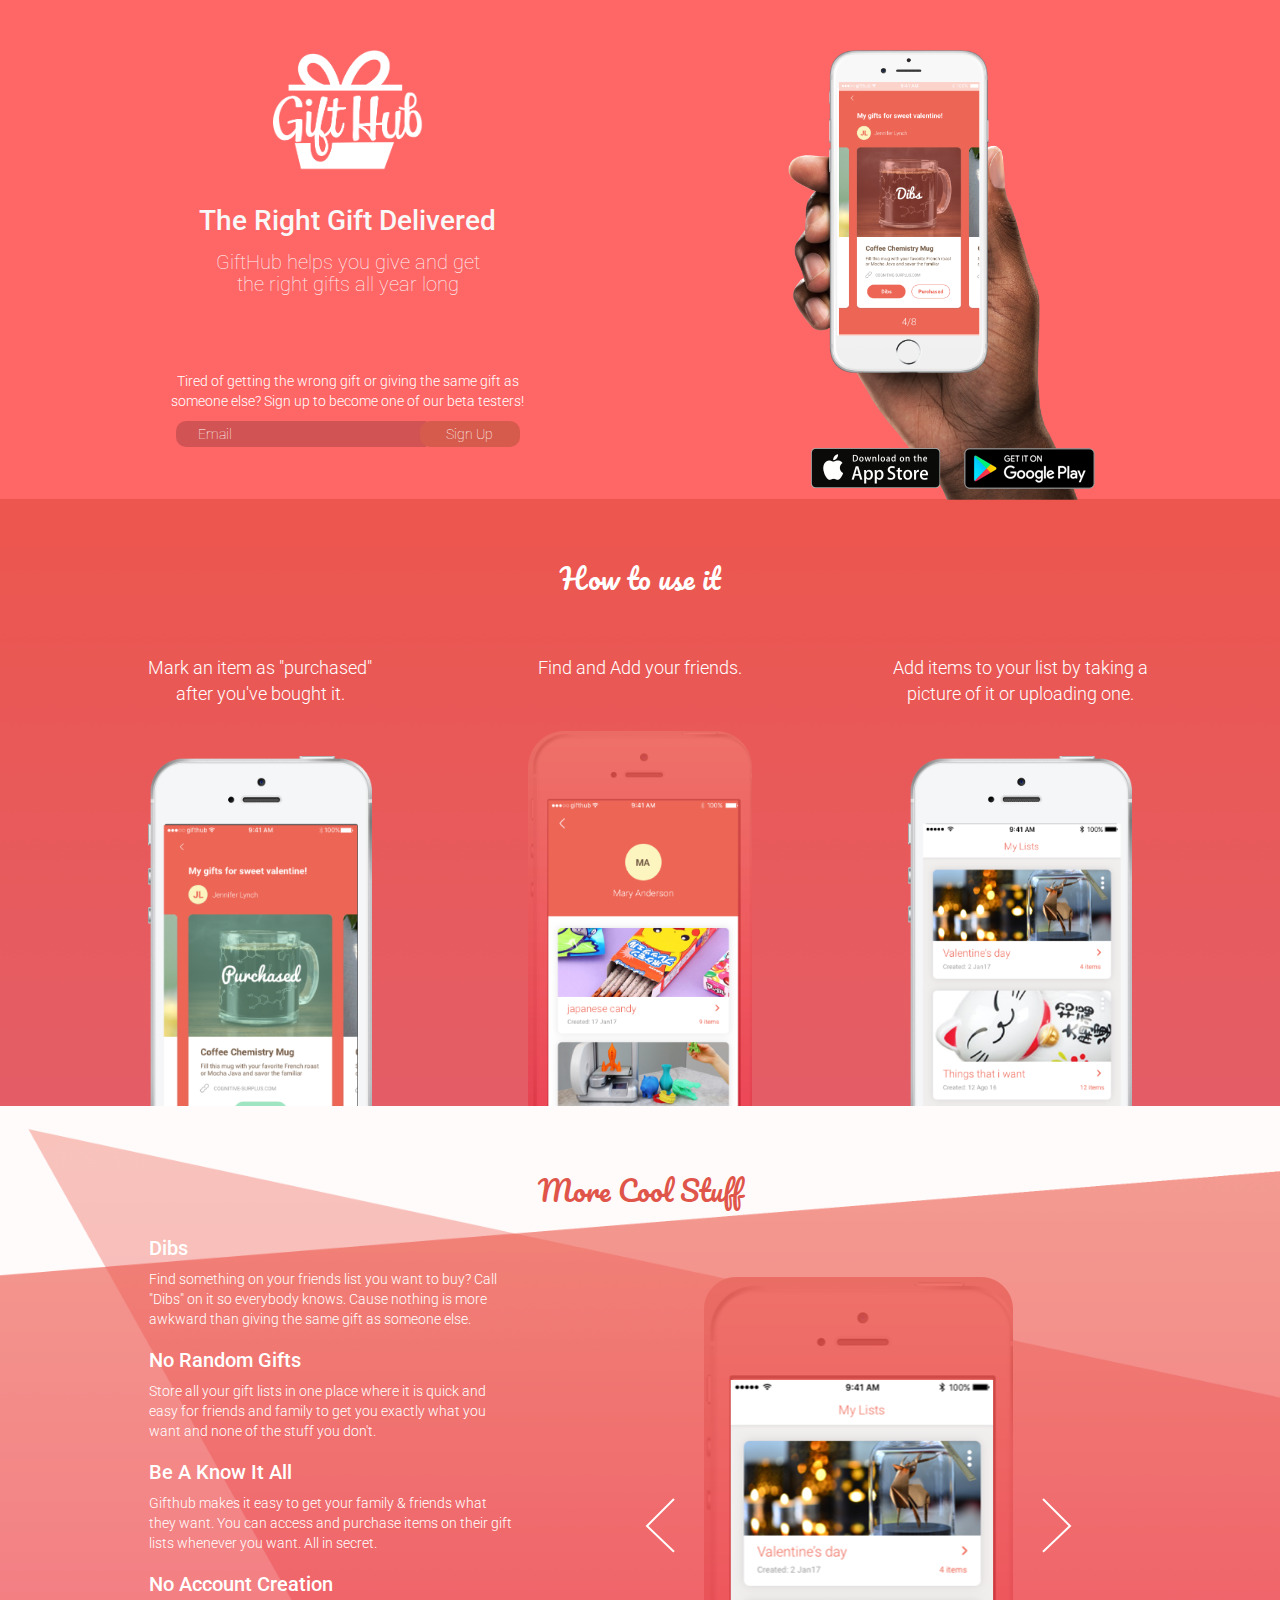
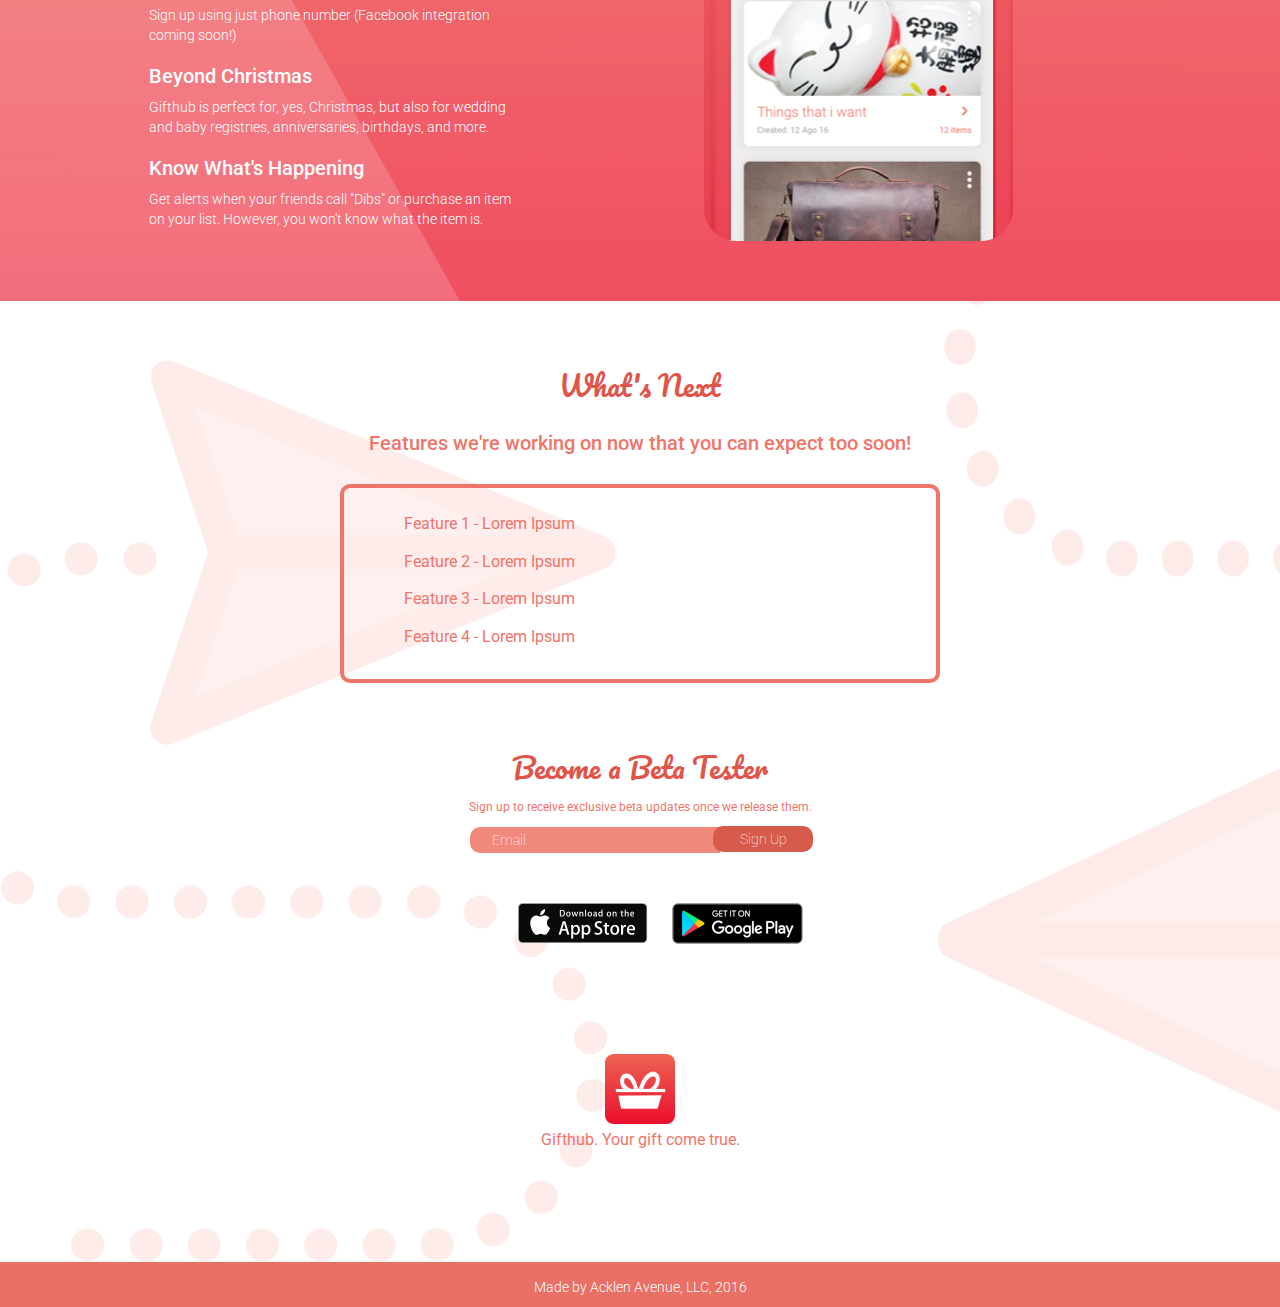
==== commit 378af231: "Adding image scroll on features section" ====
--- a/index.html
+++ b/index.html
@@ -103,7 +103,7 @@
             <div class="col-md-12">
                 <h2>More Cool Stuff</h2>
             </div>
-            <div class="col-md-4 col-md-offset-1 col-sm-12 col-xs-12 ">
+            <div class="col-md-4 col-md-offset-1 col-sm-12 col-xs-12">
                 <div class="lists">
                     <ul>
                         <li>
@@ -154,9 +154,23 @@
                     </ul>
                 </div>
             </div>
-            <div class="col-md-5 col-md-offset-1 col-sm-8 col-sm-offset-2 col-xs-12 text-center">
+            <div class="col-md-6 col-sm-8 col-xs-12 text-center">
                 <div class="img-container">
-                    <img class="img-responsive" src="img/featuresPhone.png">
+                    <button id="leftChevronButton" class="left-chevron-button" type="button" onclick="slideshowPrevious()"></button>
+                            <div id="slideshow1" class="slide">
+                                <img src="img/featuresPhone1.png">   
+                            </div>
+                            <div id="slideshow2" class="slide" style="display: none">
+                                <img src="img/featuresPhone2.png">  
+                            </div>
+                            <div id="slideshow3" class="slide" style="display: none">
+                                <img src="img/featuresPhone3.png">  
+                            </div>
+                            <div id="slideshow4" class="slide" style="display: none">
+                                <img src="img/featuresPhone4.png">  
+                            </div>
+                    <button id="rightChevronButton" class="right-chevron-button" type="button" onclick="slideshowNext()"></button>
+                    <input type="hidden" id="pictureDisplayed" value="1">
                 </div>
             </div>
 
@@ -198,7 +212,6 @@
                     </div>
                     <button type="button" class="sign-up-button" onclick="submitEmail('#emailInput2')">Sign Up</button>
                 </form>
-
 
                 <div>
                     <ul class="signup-stores">
@@ -269,6 +282,30 @@
             crossDomain: true
         });
     }
+
+    var slideshowNext = function() {
+        var start = 1;
+        var end = 4;
+        var frame = $('#pictureDisplayed').val();
+        $('#slideshow' + frame).fadeOut();
+        if (frame == end) { frame = start; } else { frame = parseInt(frame) + 1; }
+        setTimeout(function(){ 
+            $('#slideshow' + frame ).fadeIn();
+        }, 400);
+        $('#pictureDisplayed').val(frame);
+    }
+
+    var slideshowPrevious = function() {
+        var start = 1;
+        var end = 4;
+        var frame = $('#pictureDisplayed').val();
+        $('#slideshow' + frame).fadeOut();
+        if (frame == start) { frame = end; } else { frame = parseInt(frame) - 1; }
+        setTimeout(function(){ 
+            $('#slideshow' + frame ).fadeIn();
+        }, 400);
+        $('#pictureDisplayed').val(frame);
+    }
 </script>
 
 
--- a/css/landing-page.css
+++ b/css/landing-page.css
@@ -87,6 +87,22 @@
     color: white;
 }
 
+.left-chevron-button {
+    background: url(../img/chevronLeft.png) no-repeat center center;
+    border-color: transparent;
+    width: 80px;
+    height: 80px;
+    color: white;
+}
+
+.right-chevron-button {
+    background: url(../img/chevronRight.png) no-repeat center center;
+    border-color: transparent;
+    width: 80px;
+    height: 80px;
+    color: white;
+}
+
 .intro-message {
     position: relative;
     padding-top: 10%;
@@ -293,11 +309,15 @@
 .img-container{
     margin:0 auto;
     padding: 60px 0px;  
+    text-align:center;
 }
 
 .img-responsive{
+    display: inline-block;
+    margin-left: auto;
+    margin-right: auto;
+    height: auto; 
     max-width: 100%;
-    height: auto;
     padding: 0 40px;
 } 
 
@@ -546,16 +566,33 @@
 
 input::-webkit-input-placeholder {
     color: white !important;
-    }
-     
-    input:-moz-placeholder { /* Firefox 18- */
+}
+    
+input:-moz-placeholder { /* Firefox 18- */
     color: white !important;  
-    }
-     
-    input::-moz-placeholder {  /* Firefox 19+ */
+}
+    
+input::-moz-placeholder {  /* Firefox 19+ */
     color: white !important;  
-    }
-     
-    input:-ms-input-placeholder {  
+}
+    
+input:-ms-input-placeholder {  
     color: white !important;  
-    }+}
+
+.slide {
+    display: inline-block;
+    margin-left: auto;
+    margin-right: auto;
+    height: auto; 
+    max-width: 100%;
+}
+
+.slideshow-container {
+    display: inline-block;
+    margin-left: auto;
+    margin-right: auto;
+    width: 350px;
+    height: 600px; 
+    max-width: 100%;
+}
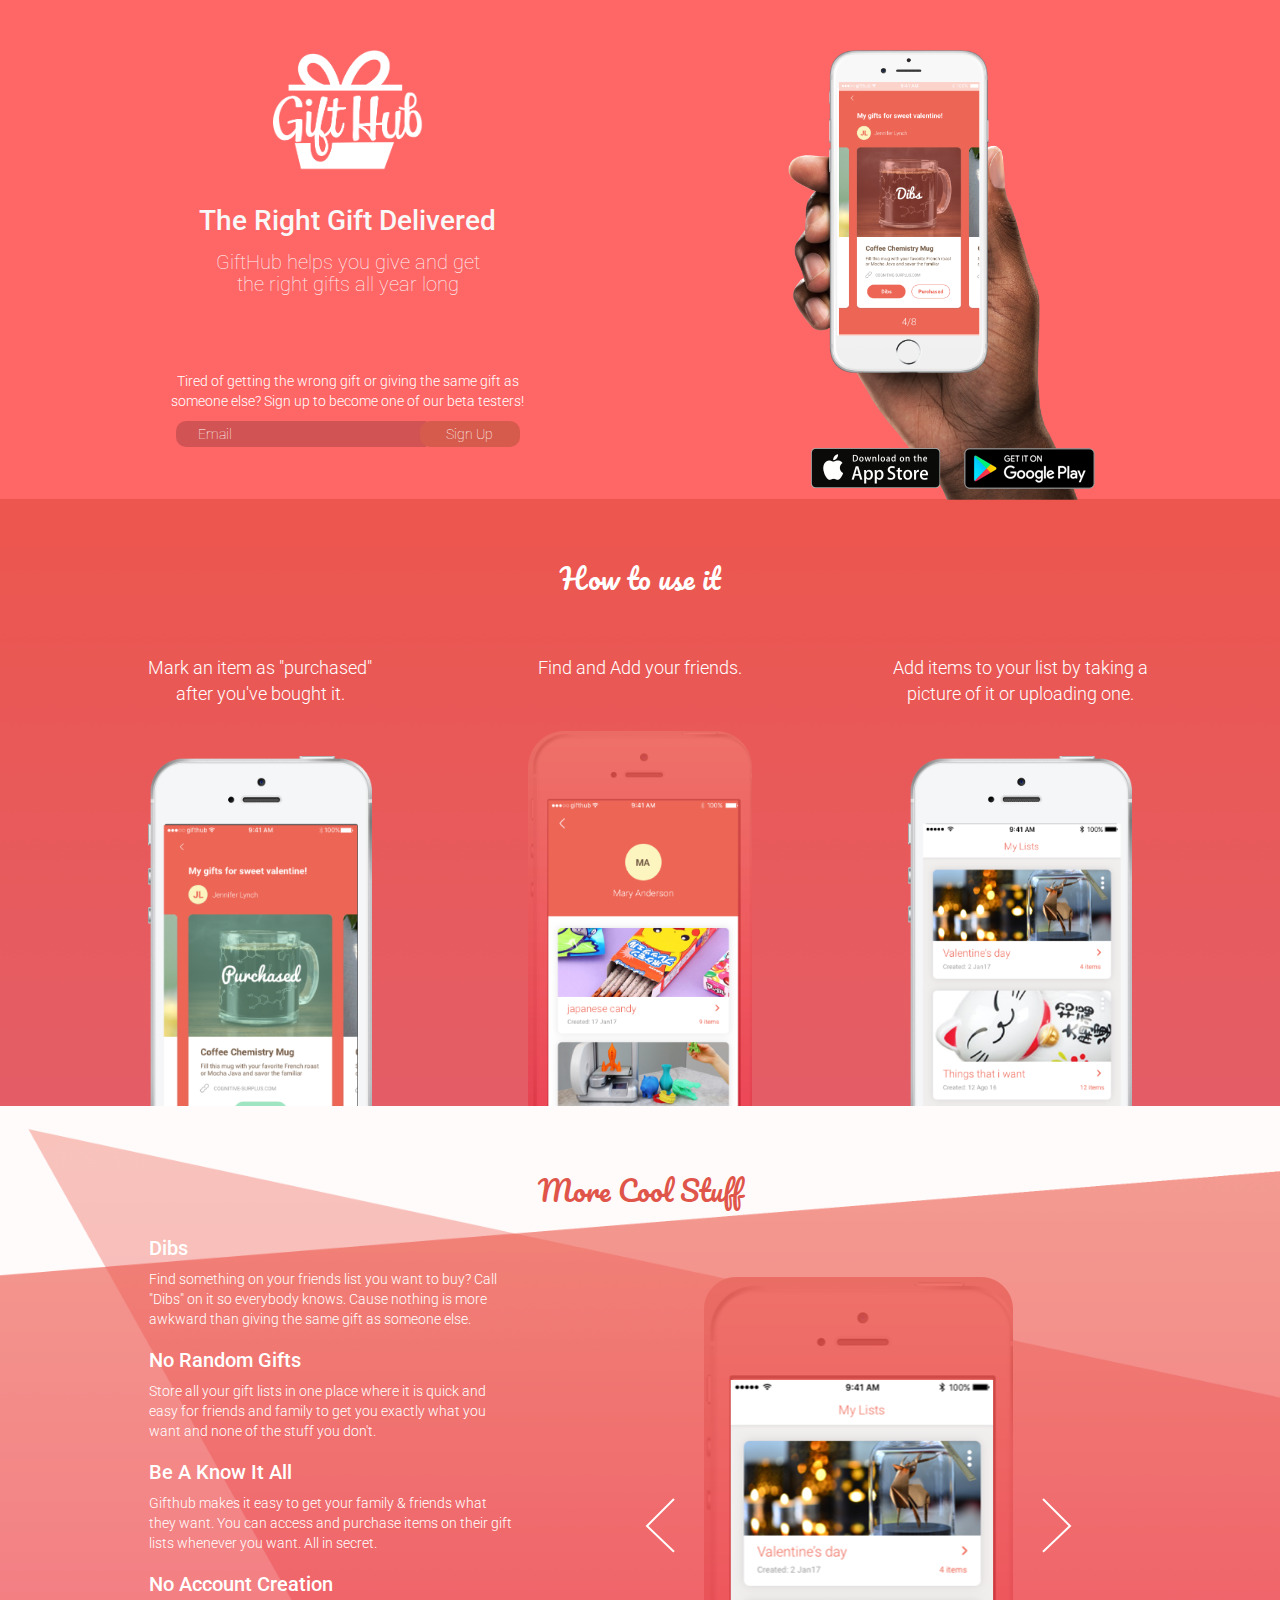
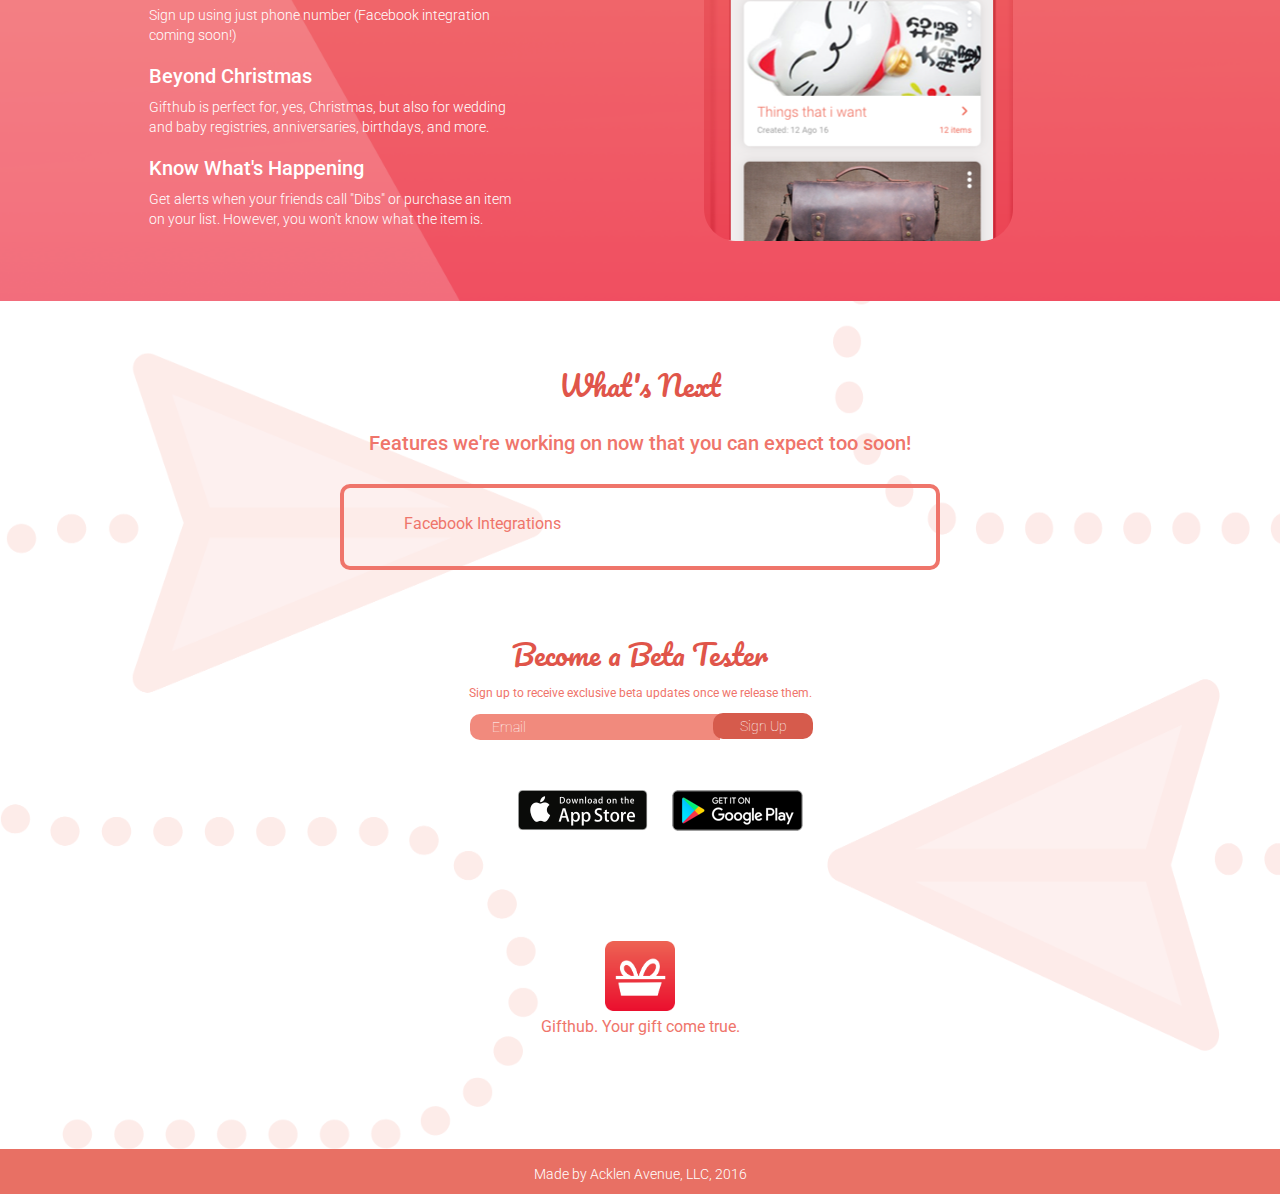
==== commit 6691ec26: "Adding fb integrations as future feature" ====
--- a/index.html
+++ b/index.html
@@ -189,16 +189,7 @@
                 <div class="signupListContainer">
                     <ul>
                         <li>
-                            <p>Feature 1 - Lorem Ipsum</p>
-                        </li>
-                        <li>
-                            <p>Feature 2 - Lorem Ipsum</p>
-                        </li>
-                        <li>
-                            <p>Feature 3 - Lorem Ipsum</p>
-                        </li>
-                        <li>
-                            <p>Feature 4 - Lorem Ipsum</p>
+                            <p>Facebook Integrations</p>
                         </li>
                     </ul>
                 </div>
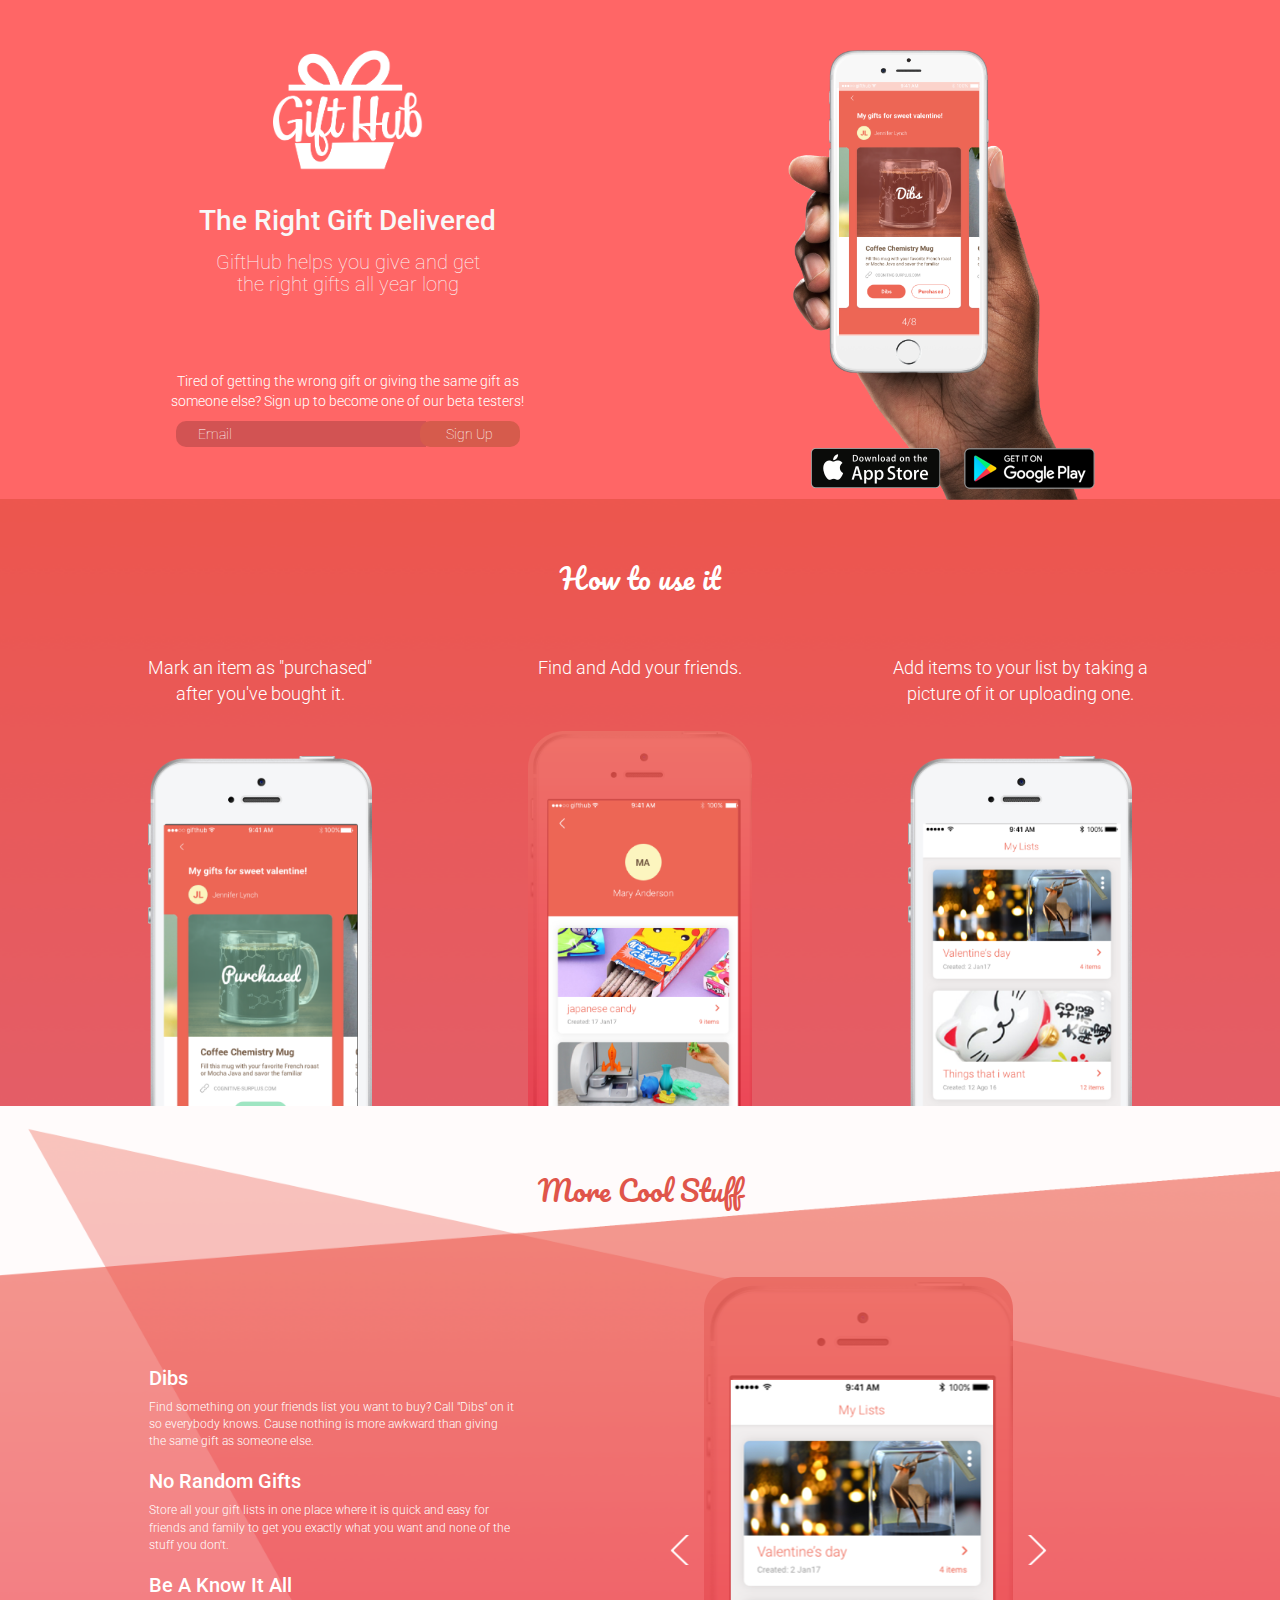
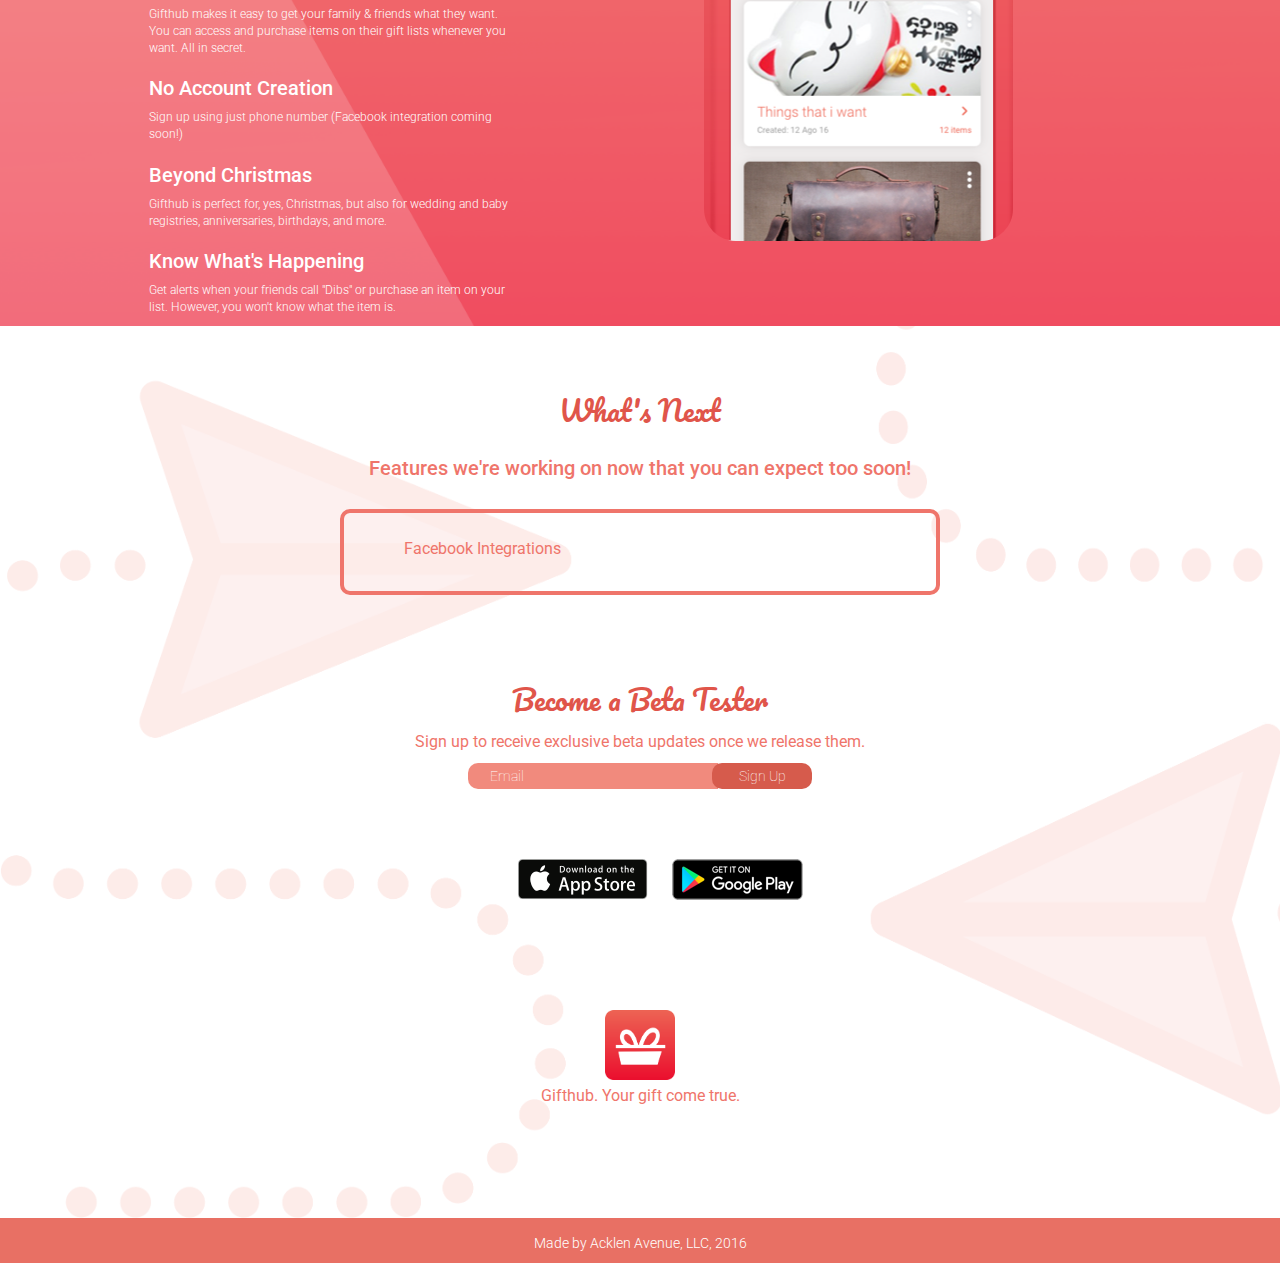
==== commit e15ab847: "Fixing some issues with design" ====
--- a/index.html
+++ b/index.html
@@ -194,15 +194,14 @@
                     </ul>
                 </div>
 
-                <form class="form-inline">
-                        <h2>Become a Beta Tester</h2>
-                        <p>Sign up to receive exclusive beta updates once we release them.</p>
-                    <div class="form-group">
-                        <label for="emailInput2"></label>
-                        <input type="email" class="email-input-sign-up" id="emailInput2" name="email" placeholder="Email">
-                    </div>
+                <div class="col-md-12">
+                    <h2>Become a Beta Tester</h2>
+                    <p class="signupSubTitle">Sign up to receive exclusive beta updates once we release them.</p>
+                </div>
+                <div class="emailSignupContainer">
+                    <input type="email" class="email-input-sign-up" id="emailInput2" name="email" placeholder="Email">
                     <button type="button" class="sign-up-button" onclick="submitEmail('#emailInput2')">Sign Up</button>
-                </form>
+                </div>
 
                 <div>
                     <ul class="signup-stores">
--- a/css/landing-page.css
+++ b/css/landing-page.css
@@ -59,6 +59,7 @@
     font-weight: 100;
     width: 250px;
     margin-right: -10px;
+    margin-bottom: 20px;
     padding-left: 20px;
     padding-right: 20px;
 }
@@ -72,9 +73,10 @@
     font-weight: 100;
     width: 250px;
     margin-right: -10px;
-    color: white;
+    margin-bottom: 20px;
     padding-left: 20px;
     padding-right: 20px;
+    color: white;
 }
 
 .sign-up-button {
@@ -90,16 +92,16 @@
 .left-chevron-button {
     background: url(../img/chevronLeft.png) no-repeat center center;
     border-color: transparent;
-    width: 80px;
-    height: 80px;
+    width: 30px;
+    height: 30px;
     color: white;
 }
 
 .right-chevron-button {
     background: url(../img/chevronRight.png) no-repeat center center;
     border-color: transparent;
-    width: 80px;
-    height: 80px;
+    width: 30px;
+    height: 30px;
     color: white;
 }
 
@@ -278,7 +280,7 @@
 
 .features p{
     color: white;
-    font-size: 14px;
+    font-size: 12px;
     text-align: left;
 }
 
@@ -295,9 +297,15 @@
     font-size: 20px;
 }
 
+.features ul {
+    list-style: none; 
+    padding-top: 130px;
+}
+
 ul {
     list-style: none; 
 }
+
 .wish img{
     width: 60px;
 }
@@ -350,7 +358,6 @@
     color: #EF756B;
     padding-top: 5px;
     font-size: 16px;
-    text-align: left;
     font-weight: 400;
 }  
 
@@ -364,9 +371,21 @@
     border-style: solid;
     border-radius: 10px;
     padding: 20px;
-    width: 600px;
+    max-width: 600px;
     margin: auto;
     margin-bottom: 70px;
+}
+
+.signupListContainer p{
+    text-align: left;
+}
+
+.signupSubTitle{
+    text-align: center;
+}
+
+.emailSignupContainer{
+    text-align: center;
 }
 
 .gifthub-icon{
